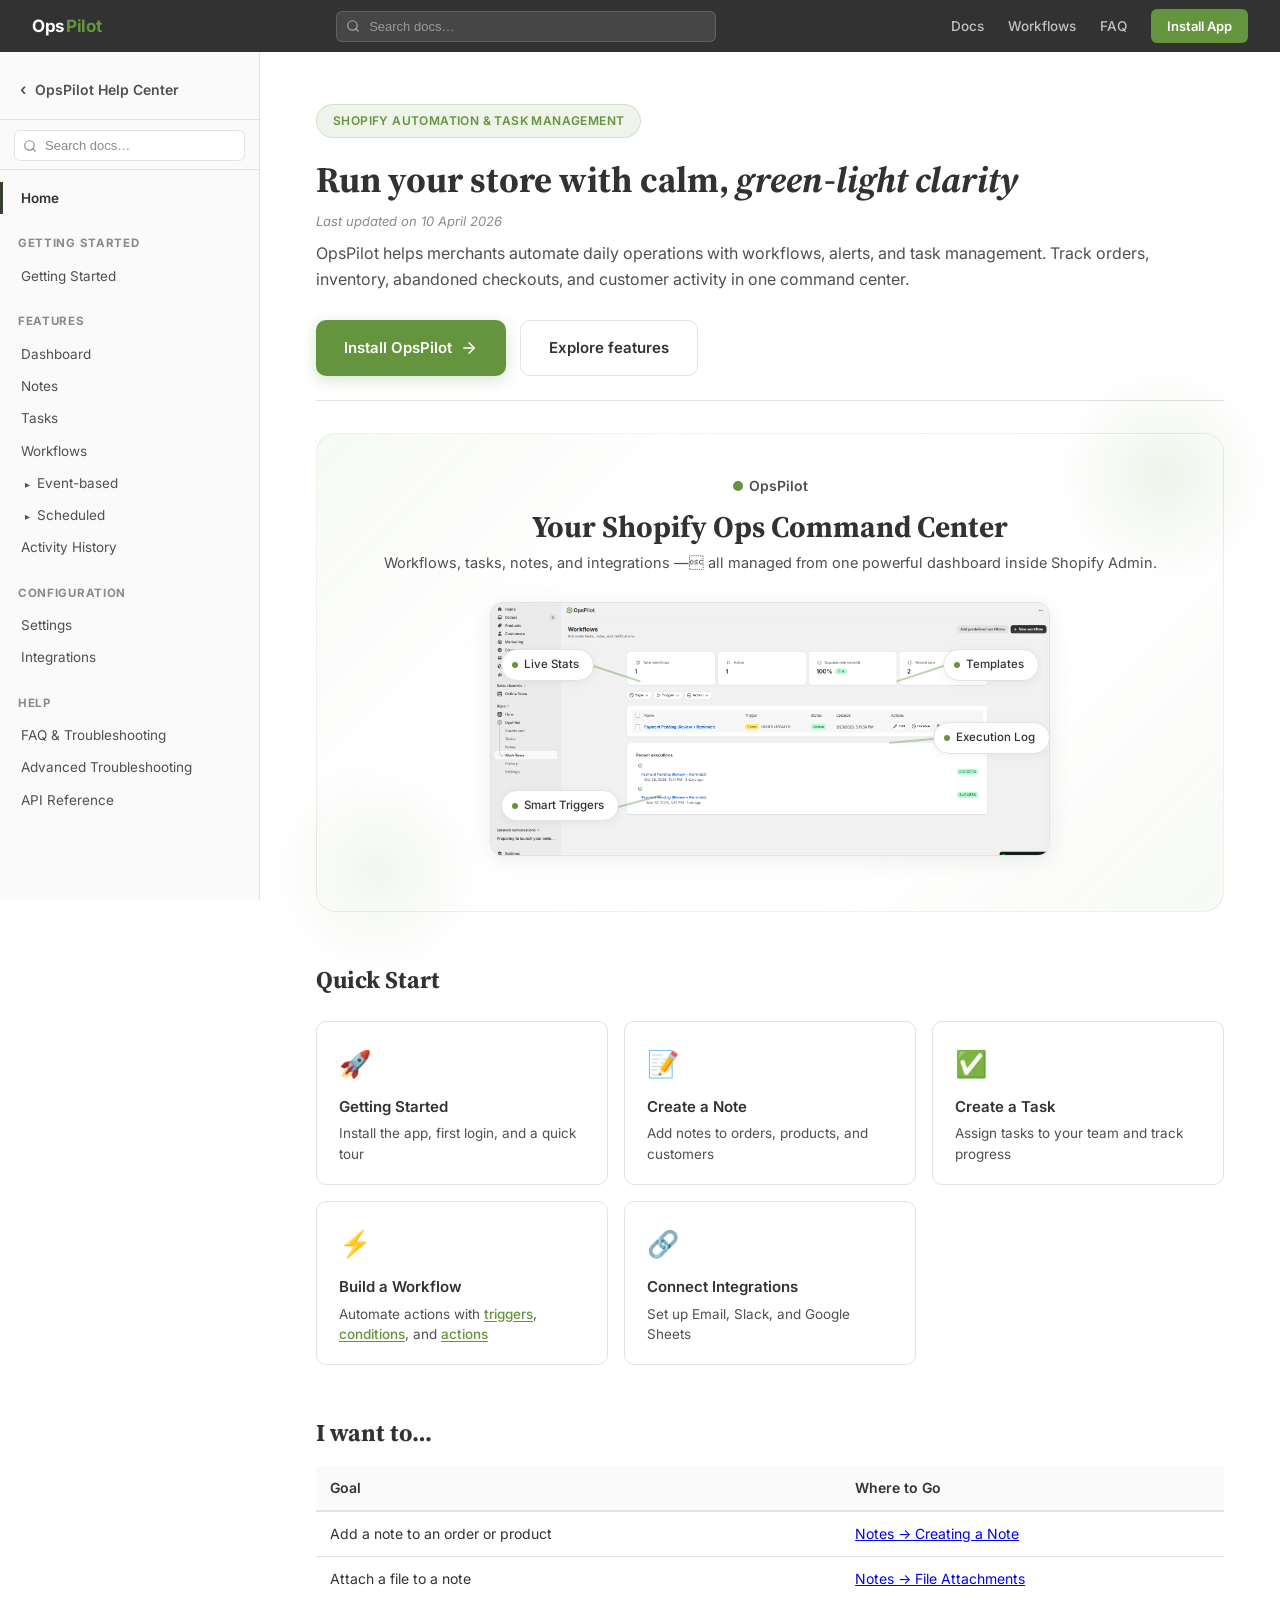
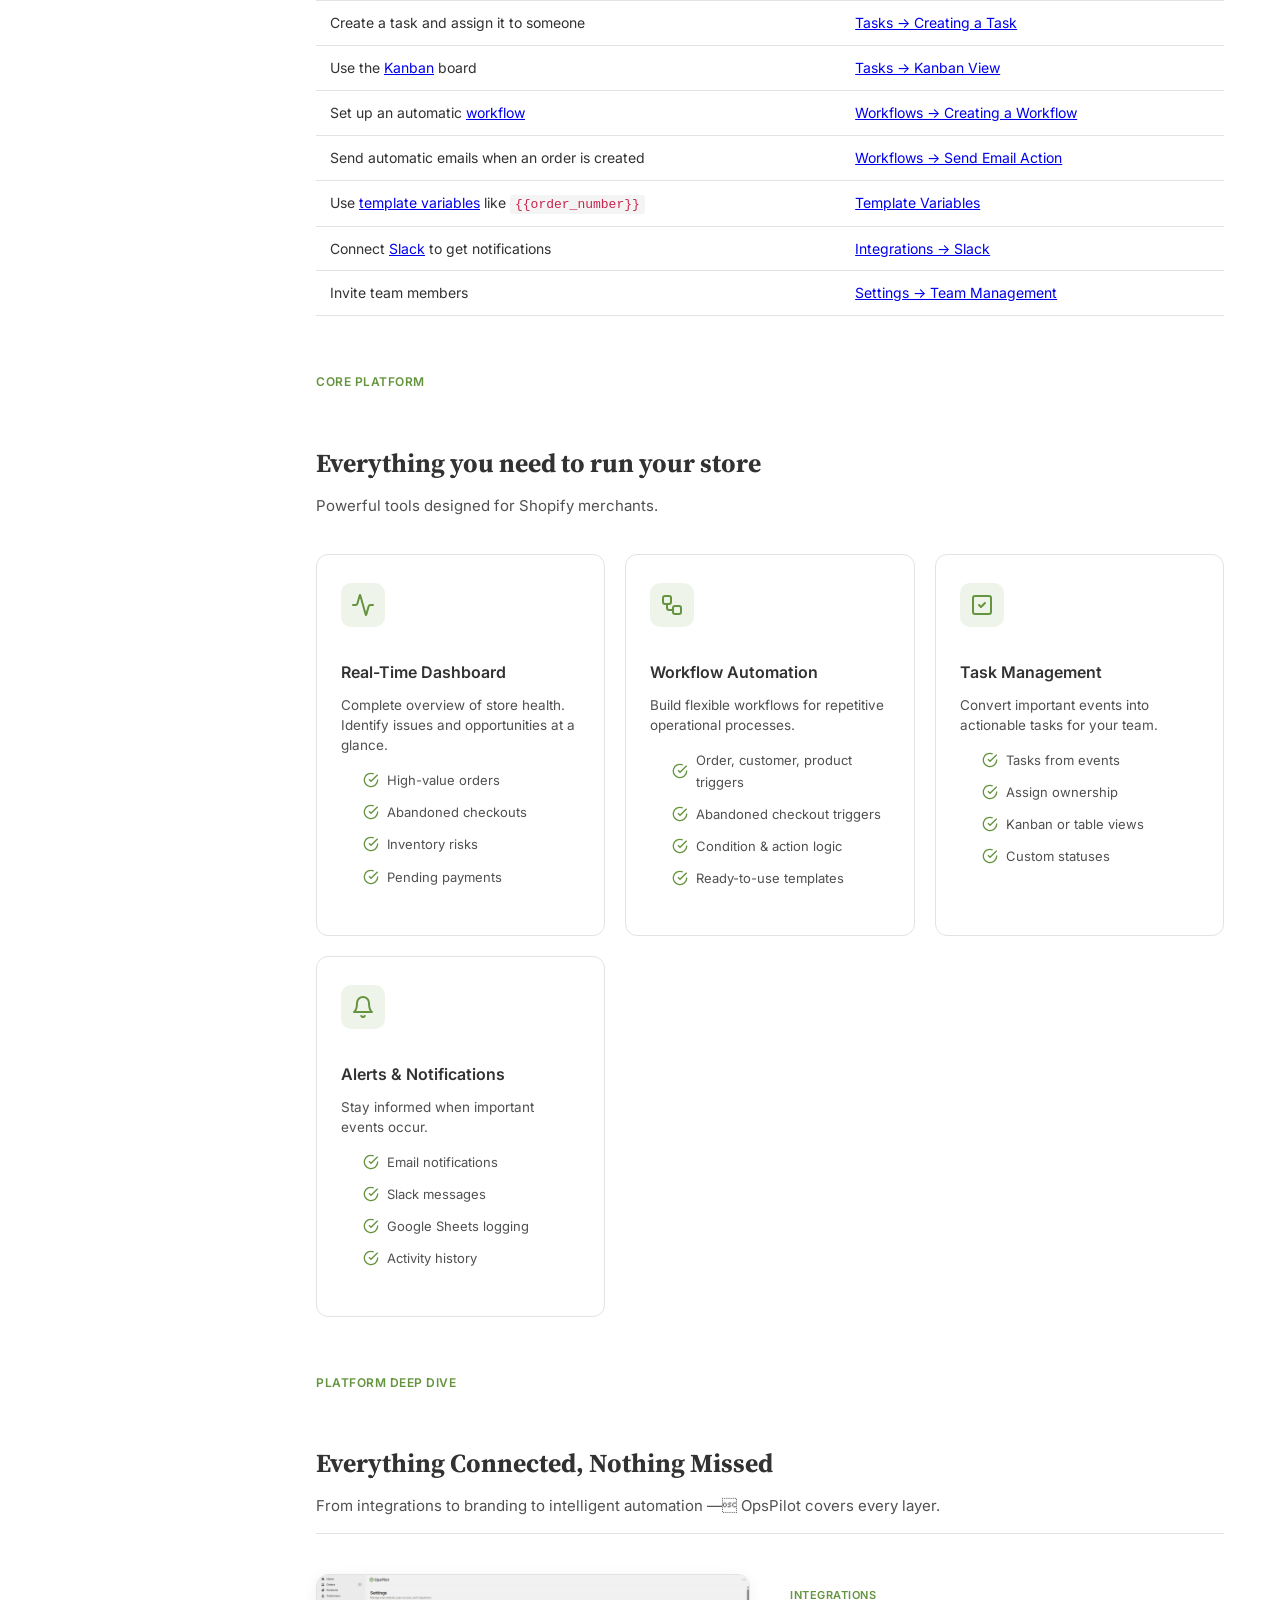
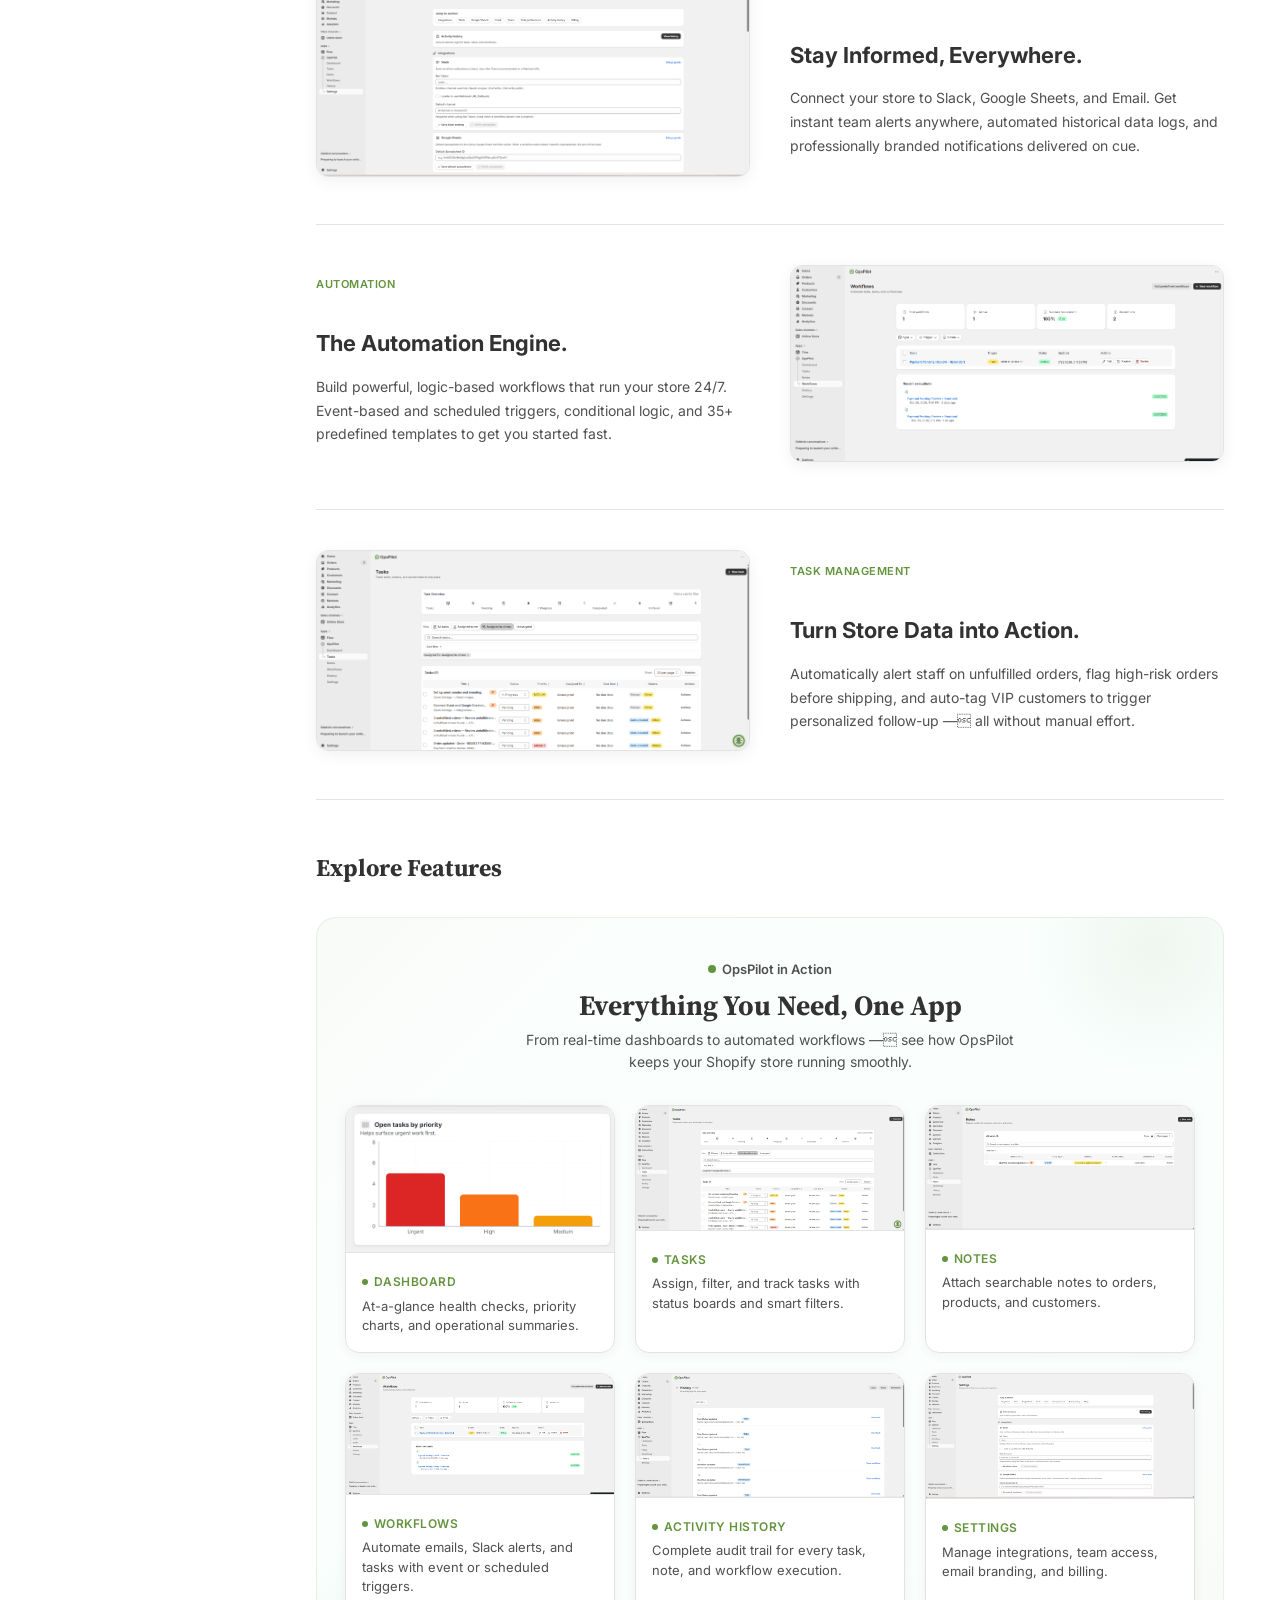
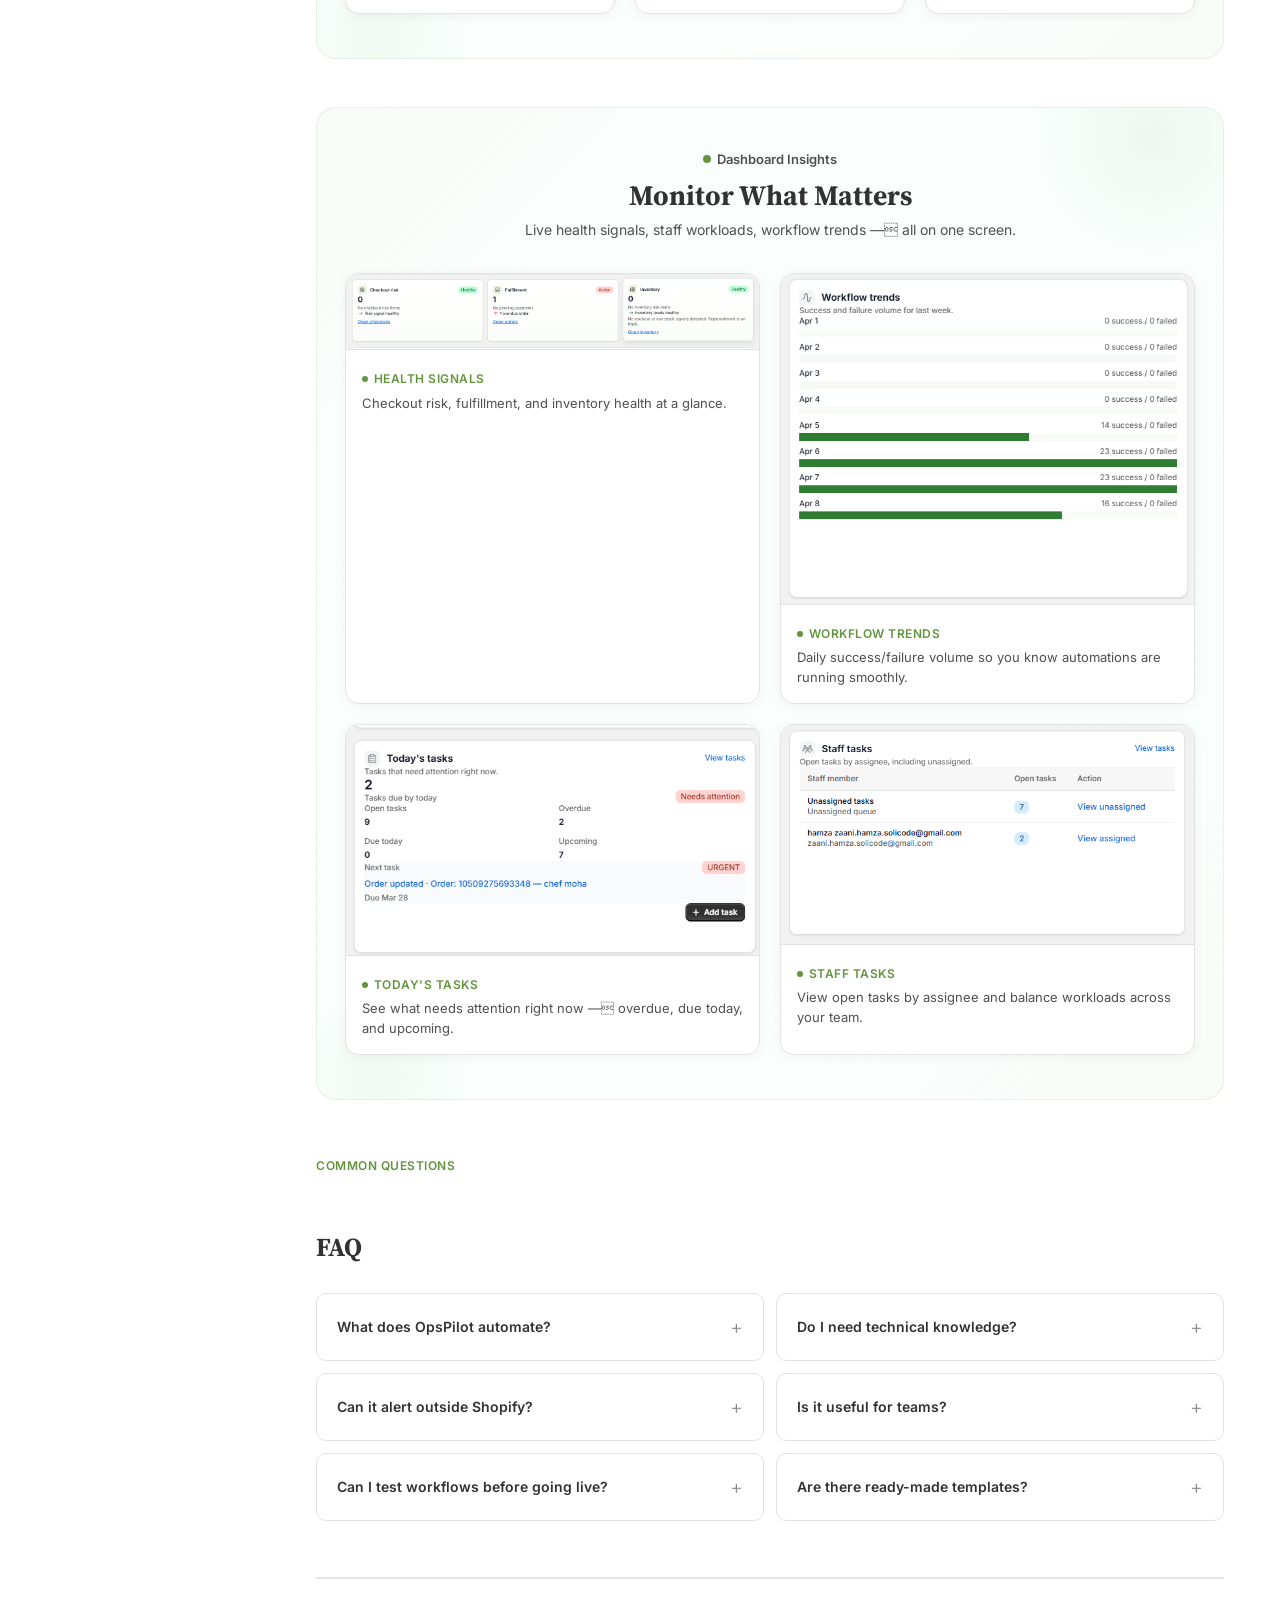
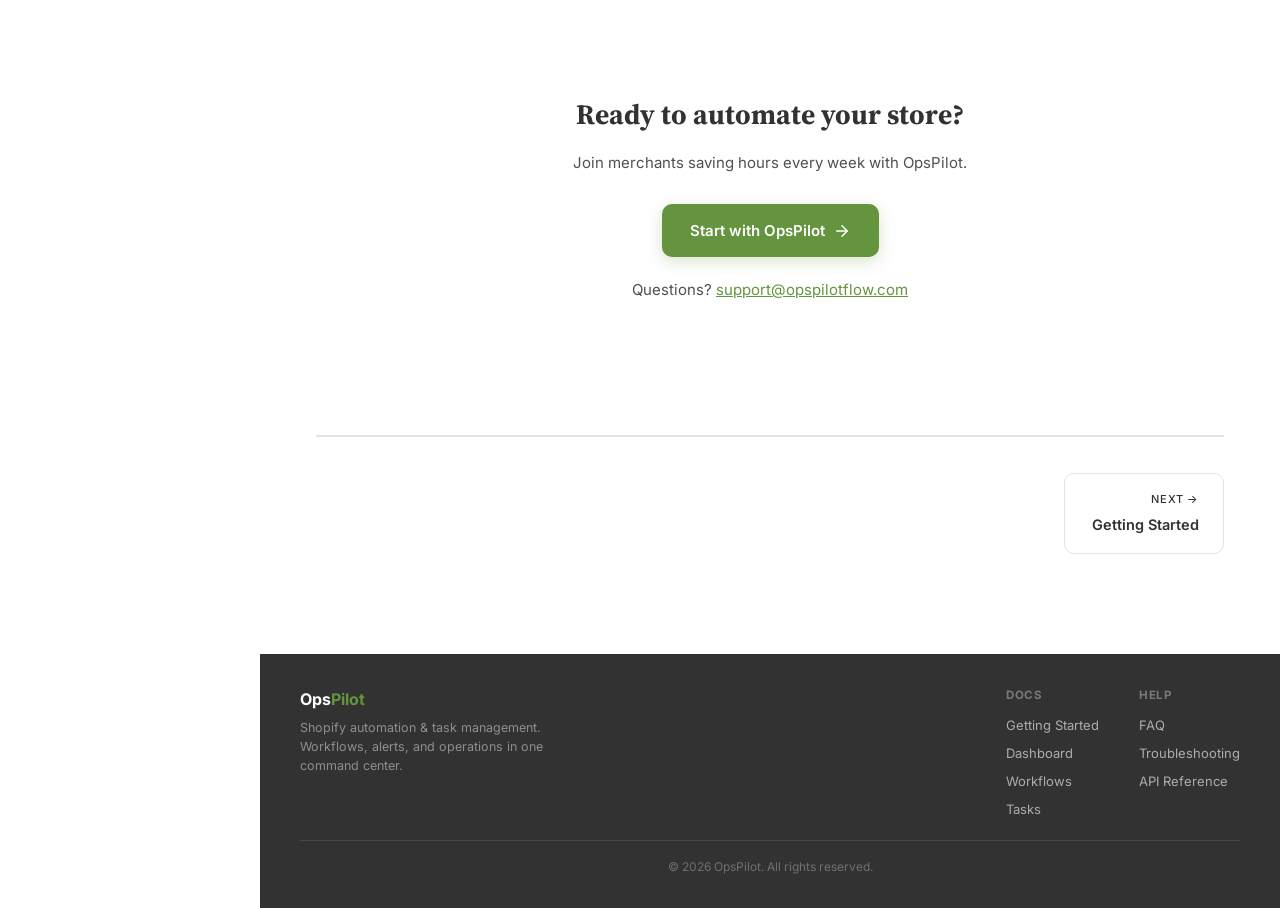
==== index.html @ 31bfd370 "Initial docs site" ====
<!DOCTYPE html>
<html lang="en">
<head>
  <meta charset="UTF-8" />
  <meta name="viewport" content="width=device-width, initial-scale=1.0" />
  <title>OpsPilot — Help Center</title>
  <link rel="stylesheet" href="styles.css" />
</head>
<body>

<header class="site-header">
  <a class="site-header-logo" href="index.html"><span class="logo-ops">Ops</span><span class="logo-pilot">Pilot</span></a>
  <div class="header-search">
    <input type="text" id="header-doc-search" placeholder="Search docs…" autocomplete="off" />
    <div id="header-search-results" class="header-search-results" style="display:none;"></div>
  </div>
  <nav class="site-header-nav">
    <a href="getting-started.html">Docs</a>
    <a href="workflows.html">Workflows</a>
    <a href="faq.html">FAQ</a>
    <a href="https://apps.shopify.com/" class="header-btn">Install App</a>
  </nav>
</header>

<div class="sidebar-overlay" id="overlay" onclick="toggleSidebar()"></div>

<aside class="sidebar" id="sidebar">
  <div class="sidebar-header">
    <a class="logo" href="index.html"><span class="back-arrow">&lsaquo;</span> OpsPilot Help Center</a>
  </div>
  <div class="sidebar-search">
    <input type="text" id="doc-search" placeholder="Search docs…" autocomplete="off" />
    <div id="search-results" class="search-results" style="display:none;"></div>
  </div>
  <nav>
    <a href="index.html" class="active">Home</a>
    <div class="section-label">Getting Started</div>
    <a href="getting-started.html">Getting Started</a>
    <div class="section-label">Features</div>
    <a href="dashboard.html">Dashboard</a>
    <a href="notes.html">Notes</a>
    <a href="tasks.html">Tasks</a>
    <div class="nav-tree">
      <a href="workflows.html">Workflows</a>
      <div class="tree-branch">
        <div class="tree-node">
          <a href="workflows.html#event-based-triggers" class="tree-toggle" onclick="toggleTree(this)">
            <span class="tree-arrow">&#9656;</span> Event-based
          </a>
          <div class="tree-children">
            <a href="workflows.html#event-based-triggers">Triggers</a>
            <a href="workflows.html#conditions">Conditions</a>
            <a href="workflows.html#actions">Actions</a>
            <a href="template-variables.html">Template Variables</a>
            <a href="workflows.html#delayed-actions">Delayed Actions</a>
            <a href="workflows.html#deduplication">Deduplication</a>
          </div>
        </div>
        <div class="tree-node">
          <a href="workflows.html#scheduled-workflows" class="tree-toggle" onclick="toggleTree(this)">
            <span class="tree-arrow">&#9656;</span> Scheduled
          </a>
          <div class="tree-children">
            <a href="workflows.html#scheduled-trigger">Scheduled Trigger</a>
            <a href="workflows.html#scheduled-workflows">Scheduled Workflows</a>
          </div>
        </div>
      </div>
    </div>
    <a href="activity.html">Activity History</a>
    <div class="section-label">Configuration</div>
    <a href="settings.html">Settings</a>
    <a href="integrations.html">Integrations</a>
    <div class="section-label">Help</div>
    <a href="faq.html">FAQ &amp; Troubleshooting</a>
    <a href="troubleshooting.html">Advanced Troubleshooting</a>
    <a href="api-reference.html">API Reference</a>
  </nav>
</aside>

<div class="main">
  <button class="hamburger" onclick="toggleSidebar()">&#9776;</button>
  <div class="content">

    <div class="section-hero">
      <div class="hero-badge">Shopify Automation &amp; Task Management</div>
      <h1>Run your store with calm, <em>green-light clarity</em></h1>
      <div class="last-updated">Last updated on 10 April 2026</div>
      <p>OpsPilot helps merchants automate daily operations with workflows, alerts, and task management. Track orders, inventory, abandoned checkouts, and customer activity in one command center.</p>
      <div class="hero-actions">
        <a class="btn-hero btn-hero-primary" href="https://apps.shopify.com/">Install OpsPilot <svg width="18" height="18" viewBox="0 0 24 24" fill="none" stroke="currentColor" stroke-width="2" stroke-linecap="round" stroke-linejoin="round"><path d="M5 12h14"/><path d="m12 5 7 7-7 7"/></svg></a>
        <a class="btn-hero btn-hero-secondary" href="#explore-features">Explore features</a>
      </div>
    </div>

    <!-- ── HERO SHOWCASE ── -->
    <div class="feature-showcase">
      <div class="blob-tr"></div>
      <div class="blob-bl"></div>
      <div class="showcase-logo">
        <span class="showcase-logo-dot"></span> OpsPilot
      </div>
      <div class="showcase-title">Your Shopify Ops Command Center</div>
      <div class="showcase-subtitle">Workflows, tasks, notes, and integrations — all managed from one powerful dashboard inside Shopify Admin.</div>
      <div class="showcase-body">
        <img class="showcase-image" src="images/workflows_list_.png" alt="OpsPilot Workflows overview showing stats, workflow list, and recent executions" />
        <span class="showcase-annotation ann-left ann-pos-tl" style="--ann-w:50px;--ann-rot:18deg" data-tip="Track total, active, and success rates at a glance">
          <span class="ann-icon"></span> Live Stats
        </span>
        <span class="showcase-annotation ann-left ann-pos-bl" style="--ann-w:45px;--ann-rot:-15deg" data-tip="Event-based and scheduled automation triggers">
          <span class="ann-icon"></span> Smart Triggers
        </span>
        <span class="showcase-annotation ann-right ann-pos-tr" style="--ann-w:50px;--ann-rot:-18deg" data-tip="Use predefined templates or create custom workflows">
          <span class="ann-icon"></span> Templates
        </span>
        <span class="showcase-annotation ann-right ann-pos-mr" style="--ann-w:45px;--ann-rot:-5deg" data-tip="Full execution history with success/failure status">
          <span class="ann-icon"></span> Execution Log
        </span>
      </div>
    </div>


    <h2 id="quick-start">Quick Start</h2>
    <div class="quick-links">
      <a class="quick-link" href="getting-started.html">
        <div class="ql-icon">🚀</div>
        <div class="ql-title">Getting Started</div>
        <div class="ql-desc">Install the app, first login, and a quick tour</div>
      </a>
      <a class="quick-link" href="notes.html">
        <div class="ql-icon">📝</div>
        <div class="ql-title">Create a Note</div>
        <div class="ql-desc">Add notes to orders, products, and customers</div>
      </a>
      <a class="quick-link" href="tasks.html">
        <div class="ql-icon">✅</div>
        <div class="ql-title">Create a Task</div>
        <div class="ql-desc">Assign tasks to your team and track progress</div>
      </a>
      <div class="quick-link">
        <div class="ql-icon">⚡</div>
        <div class="ql-title"><a href="workflows.html" style="text-decoration:none;color:inherit">Build a Workflow</a></div>
        <div class="ql-desc">Automate actions with <a href="workflows.html#triggers">triggers</a>, <a href="workflows.html#conditions">conditions</a>, and <a href="workflows.html#actions">actions</a></div>
      </div>
      <a class="quick-link" href="integrations.html">
        <div class="ql-icon">🔗</div>
        <div class="ql-title">Connect Integrations</div>
        <div class="ql-desc">Set up Email, Slack, and Google Sheets</div>
      </a>
    </div>

    <h2 id="i-want-to">I want to…</h2>
    <table>
      <thead><tr><th>Goal</th><th>Where to Go</th></tr></thead>
      <tbody>
        <tr><td>Add a note to an order or product</td><td><a href="notes.html#creating-a-note">Notes → Creating a Note</a></td></tr>
        <tr><td>Attach a file to a note</td><td><a href="notes.html#attaching-files">Notes → File Attachments</a></td></tr>
        <tr><td>Create a task and assign it to someone</td><td><a href="tasks.html#creating-a-task">Tasks → Creating a Task</a></td></tr>
        <tr><td>Use the <a href="tasks.html#kanban-board-view">Kanban</a> board</td><td><a href="tasks.html#kanban-board-view">Tasks → Kanban View</a></td></tr>
        <tr><td>Set up an automatic <a href="workflows.html#creating-a-workflow">workflow</a></td><td><a href="workflows.html#creating-a-workflow">Workflows → Creating a Workflow</a></td></tr>
        <tr><td>Send automatic emails when an order is created</td><td><a href="workflows.html#send-email">Workflows → Send Email Action</a></td></tr>
        <tr><td>Use <a href="template-variables.html">template variables</a> like <code>{{order_number}}</code></td><td><a href="template-variables.html">Template Variables</a></td></tr>
        <tr><td>Connect <a href="integrations.html#slack-integration">Slack</a> to get notifications</td><td><a href="integrations.html#slack-integration">Integrations → Slack</a></td></tr>
        <tr><td>Invite team members</td><td><a href="settings.html#team-management">Settings → Team Management</a></td></tr>
      </tbody>
    </table>

    <!-- ── CORE PLATFORM FEATURES ── -->
    <div class="lp-section-header" style="margin-top:56px;">
      <p class="lp-eyebrow">Core Platform</p>
      <h2 class="lp-section-title" id="core-features">Everything you need to run your store</h2>
      <p class="lp-section-sub">Powerful tools designed for Shopify merchants.</p>
    </div>
    <div class="lp-features">
      <article class="lp-card">
        <div class="lp-card-icon"><svg width="24" height="24" viewBox="0 0 24 24" fill="none" stroke="currentColor" stroke-width="2" stroke-linecap="round" stroke-linejoin="round"><path d="M22 12h-2.48a2 2 0 0 0-1.93 1.46l-2.35 8.36a.25.25 0 0 1-.48 0L9.24 2.18a.25.25 0 0 0-.48 0l-2.35 8.36A2 2 0 0 1 4.49 12H2"/></svg></div>
        <h3>Real-Time Dashboard</h3>
        <p>Complete overview of store health. Identify issues and opportunities at a glance.</p>
        <ul class="lp-card-list">
          <li><svg viewBox="0 0 24 24" fill="none" stroke="currentColor" stroke-width="2"><path d="M22 11.08V12a10 10 0 1 1-5.93-9.14"/><path d="m9 11 3 3L22 4"/></svg> High-value orders</li>
          <li><svg viewBox="0 0 24 24" fill="none" stroke="currentColor" stroke-width="2"><path d="M22 11.08V12a10 10 0 1 1-5.93-9.14"/><path d="m9 11 3 3L22 4"/></svg> Abandoned checkouts</li>
          <li><svg viewBox="0 0 24 24" fill="none" stroke="currentColor" stroke-width="2"><path d="M22 11.08V12a10 10 0 1 1-5.93-9.14"/><path d="m9 11 3 3L22 4"/></svg> Inventory risks</li>
          <li><svg viewBox="0 0 24 24" fill="none" stroke="currentColor" stroke-width="2"><path d="M22 11.08V12a10 10 0 1 1-5.93-9.14"/><path d="m9 11 3 3L22 4"/></svg> Pending payments</li>
        </ul>
      </article>
      <article class="lp-card">
        <div class="lp-card-icon"><svg width="24" height="24" viewBox="0 0 24 24" fill="none" stroke="currentColor" stroke-width="2" stroke-linecap="round" stroke-linejoin="round"><rect x="3" y="3" width="8" height="8" rx="2"/><rect x="13" y="13" width="8" height="8" rx="2"/><path d="M7 11v4a2 2 0 0 0 2 2h4"/></svg></div>
        <h3>Workflow Automation</h3>
        <p>Build flexible workflows for repetitive operational processes.</p>
        <ul class="lp-card-list">
          <li><svg viewBox="0 0 24 24" fill="none" stroke="currentColor" stroke-width="2"><path d="M22 11.08V12a10 10 0 1 1-5.93-9.14"/><path d="m9 11 3 3L22 4"/></svg> Order, customer, product triggers</li>
          <li><svg viewBox="0 0 24 24" fill="none" stroke="currentColor" stroke-width="2"><path d="M22 11.08V12a10 10 0 1 1-5.93-9.14"/><path d="m9 11 3 3L22 4"/></svg> Abandoned checkout triggers</li>
          <li><svg viewBox="0 0 24 24" fill="none" stroke="currentColor" stroke-width="2"><path d="M22 11.08V12a10 10 0 1 1-5.93-9.14"/><path d="m9 11 3 3L22 4"/></svg> Condition &amp; action logic</li>
          <li><svg viewBox="0 0 24 24" fill="none" stroke="currentColor" stroke-width="2"><path d="M22 11.08V12a10 10 0 1 1-5.93-9.14"/><path d="m9 11 3 3L22 4"/></svg> Ready-to-use templates</li>
        </ul>
      </article>
      <article class="lp-card">
        <div class="lp-card-icon"><svg width="24" height="24" viewBox="0 0 24 24" fill="none" stroke="currentColor" stroke-width="2" stroke-linecap="round" stroke-linejoin="round"><rect x="3" y="3" width="18" height="18" rx="2"/><path d="m9 12 2 2 4-4"/></svg></div>
        <h3>Task Management</h3>
        <p>Convert important events into actionable tasks for your team.</p>
        <ul class="lp-card-list">
          <li><svg viewBox="0 0 24 24" fill="none" stroke="currentColor" stroke-width="2"><path d="M22 11.08V12a10 10 0 1 1-5.93-9.14"/><path d="m9 11 3 3L22 4"/></svg> Tasks from events</li>
          <li><svg viewBox="0 0 24 24" fill="none" stroke="currentColor" stroke-width="2"><path d="M22 11.08V12a10 10 0 1 1-5.93-9.14"/><path d="m9 11 3 3L22 4"/></svg> Assign ownership</li>
          <li><svg viewBox="0 0 24 24" fill="none" stroke="currentColor" stroke-width="2"><path d="M22 11.08V12a10 10 0 1 1-5.93-9.14"/><path d="m9 11 3 3L22 4"/></svg> Kanban or table views</li>
          <li><svg viewBox="0 0 24 24" fill="none" stroke="currentColor" stroke-width="2"><path d="M22 11.08V12a10 10 0 1 1-5.93-9.14"/><path d="m9 11 3 3L22 4"/></svg> Custom statuses</li>
        </ul>
      </article>
      <article class="lp-card">
        <div class="lp-card-icon"><svg width="24" height="24" viewBox="0 0 24 24" fill="none" stroke="currentColor" stroke-width="2" stroke-linecap="round" stroke-linejoin="round"><path d="M6 8a6 6 0 0 1 12 0c0 7 3 9 3 9H3s3-2 3-9"/><path d="M10.3 21a1.94 1.94 0 0 0 3.4 0"/></svg></div>
        <h3>Alerts &amp; Notifications</h3>
        <p>Stay informed when important events occur.</p>
        <ul class="lp-card-list">
          <li><svg viewBox="0 0 24 24" fill="none" stroke="currentColor" stroke-width="2"><path d="M22 11.08V12a10 10 0 1 1-5.93-9.14"/><path d="m9 11 3 3L22 4"/></svg> Email notifications</li>
          <li><svg viewBox="0 0 24 24" fill="none" stroke="currentColor" stroke-width="2"><path d="M22 11.08V12a10 10 0 1 1-5.93-9.14"/><path d="m9 11 3 3L22 4"/></svg> Slack messages</li>
          <li><svg viewBox="0 0 24 24" fill="none" stroke="currentColor" stroke-width="2"><path d="M22 11.08V12a10 10 0 1 1-5.93-9.14"/><path d="m9 11 3 3L22 4"/></svg> Google Sheets logging</li>
          <li><svg viewBox="0 0 24 24" fill="none" stroke="currentColor" stroke-width="2"><path d="M22 11.08V12a10 10 0 1 1-5.93-9.14"/><path d="m9 11 3 3L22 4"/></svg> Activity history</li>
        </ul>
      </article>
    </div>

    <!-- ── SPOTLIGHT — Alternating rows ── -->
    <div class="lp-spotlight">
      <div class="lp-section-header">
        <p class="lp-eyebrow">Platform Deep Dive</p>
        <h2 class="lp-section-title">Everything Connected, Nothing Missed</h2>
        <p class="lp-section-sub">From integrations to branding to intelligent automation — OpsPilot covers every layer.</p>
      </div>
      <div class="lp-spotlight-row">
        <div class="lp-spotlight-img"><img src="images/settings/Screenshot%202026-04-08%20175929.png" alt="Stay Informed Everywhere — Slack, Email, Google Sheets" loading="lazy" /></div>
        <div class="lp-spotlight-text">
          <p class="lp-eyebrow">Integrations</p>
          <h3>Stay Informed, Everywhere.</h3>
          <p>Connect your store to Slack, Google Sheets, and Email. Get instant team alerts anywhere, automated historical data logs, and professionally branded notifications delivered on cue.</p>
        </div>
      </div>
      <div class="lp-spotlight-row reverse">
        <div class="lp-spotlight-img"><img src="images/workflows_list_.png" alt="The Automation Engine — Workflows" loading="lazy" /></div>
        <div class="lp-spotlight-text">
          <p class="lp-eyebrow">Automation</p>
          <h3>The Automation Engine.</h3>
          <p>Build powerful, logic-based workflows that run your store 24/7. Event-based and scheduled triggers, conditional logic, and 35+ predefined templates to get you started fast.</p>
        </div>
      </div>
      <div class="lp-spotlight-row">
        <div class="lp-spotlight-img"><img src="images/tasks/Screenshot%202026-04-09%20142352.png" alt="Turn Alerts into Action — Kanban tasks" loading="lazy" /></div>
        <div class="lp-spotlight-text">
          <p class="lp-eyebrow">Task Management</p>
          <h3>Turn Store Data into Action.</h3>
          <p>Automatically alert staff on unfulfilled orders, flag high-risk orders before shipping, and auto-tag VIP customers to trigger personalized follow-up — all without manual effort.</p>
        </div>
      </div>
    </div>

    <!-- ── FEATURE HIGHLIGHTS ── -->
    <h2 id="explore-features">Explore Features</h2>
    <div class="pro-showcase">
      <div class="pro-showcase-header">
        <div class="pro-showcase-logo">OpsPilot in Action</div>
        <div class="pro-showcase-title">Everything You Need, One App</div>
        <div class="pro-showcase-subtitle">From real-time dashboards to automated workflows — see how OpsPilot keeps your Shopify store running smoothly.</div>
      </div>

      <div class="pro-showcase-grid cols-3">
        <a href="dashboard.html" class="pro-card" style="text-decoration:none;color:inherit">
          <img class="pro-card-img" src="images/dashboard/Screenshot%202026-04-08%20183943.png" alt="Dashboard — Open tasks by priority chart" />
          <div class="pro-card-body">
            <div class="pro-card-label">Dashboard</div>
            <p class="pro-card-desc">At-a-glance health checks, priority charts, and operational summaries.</p>
          </div>
        </a>

        <a href="tasks.html" class="pro-card" style="text-decoration:none;color:inherit">
          <img class="pro-card-img" src="images/tasks/Screenshot%202026-04-09%20142352.png" alt="Tasks — overview with filters and status tracking" />
          <div class="pro-card-body">
            <div class="pro-card-label">Tasks</div>
            <p class="pro-card-desc">Assign, filter, and track tasks with status boards and smart filters.</p>
          </div>
        </a>

        <a href="notes.html" class="pro-card" style="text-decoration:none;color:inherit">
          <img class="pro-card-img" src="images/note/Screenshot%202026-04-09%20143148.png" alt="Notes — searchable notes linked to orders and products" />
          <div class="pro-card-body">
            <div class="pro-card-label">Notes</div>
            <p class="pro-card-desc">Attach searchable notes to orders, products, and customers.</p>
          </div>
        </a>

        <a href="workflows.html" class="pro-card" style="text-decoration:none;color:inherit">
          <img class="pro-card-img" src="images/workflows_list_.png" alt="Workflows — automation list with triggers and execution log" />
          <div class="pro-card-body">
            <div class="pro-card-label">Workflows</div>
            <p class="pro-card-desc">Automate emails, Slack alerts, and tasks with event or scheduled triggers.</p>
          </div>
        </a>

        <a href="activity.html" class="pro-card" style="text-decoration:none;color:inherit">
          <img class="pro-card-img" src="images/history/Screenshot%202026-04-09%20143316.png" alt="Activity History — full log of all task, note, and workflow changes" />
          <div class="pro-card-body">
            <div class="pro-card-label">Activity History</div>
            <p class="pro-card-desc">Complete audit trail for every task, note, and workflow execution.</p>
          </div>
        </a>

        <a href="settings.html" class="pro-card" style="text-decoration:none;color:inherit">
          <img class="pro-card-img" src="images/settings/Screenshot%202026-04-08%20175929.png" alt="Settings — integrations, team management, and billing" />
          <div class="pro-card-body">
            <div class="pro-card-label">Settings</div>
            <p class="pro-card-desc">Manage integrations, team access, email branding, and billing.</p>
          </div>
        </a>
      </div>
    </div>

    <!-- ── DASHBOARD DEEP DIVE ── -->
    <div class="pro-showcase" style="margin-top:12px">
      <div class="pro-showcase-header">
        <div class="pro-showcase-logo">Dashboard Insights</div>
        <div class="pro-showcase-title">Monitor What Matters</div>
        <div class="pro-showcase-subtitle">Live health signals, staff workloads, workflow trends — all on one screen.</div>
      </div>

      <div class="pro-showcase-grid cols-2">
        <div class="pro-card">
          <img class="pro-card-img" src="images/dashboard/Screenshot%202026-04-08%20183754.png" alt="Health cards — checkout risk, fulfillment, and inventory status" />
          <div class="pro-card-body">
            <div class="pro-card-label">Health Signals</div>
            <p class="pro-card-desc">Checkout risk, fulfillment, and inventory health at a glance.</p>
          </div>
        </div>

        <div class="pro-card">
          <img class="pro-card-img" src="images/dashboard/Screenshot%202026-04-08%20184024.png" alt="Workflow trends — daily success and failure chart" />
          <div class="pro-card-body">
            <div class="pro-card-label">Workflow Trends</div>
            <p class="pro-card-desc">Daily success/failure volume so you know automations are running smoothly.</p>
          </div>
        </div>

        <div class="pro-card">
          <img class="pro-card-img" src="images/dashboard/Screenshot%202026-04-08%20183912.png" alt="Today's tasks panel with due dates and urgency" />
          <div class="pro-card-body">
            <div class="pro-card-label">Today's Tasks</div>
            <p class="pro-card-desc">See what needs attention right now — overdue, due today, and upcoming.</p>
          </div>
        </div>

        <div class="pro-card">
          <img class="pro-card-img" src="images/dashboard/Screenshot%202026-04-08%20184004.png" alt="Staff tasks — workload split by team member" />
          <div class="pro-card-body">
            <div class="pro-card-label">Staff Tasks</div>
            <p class="pro-card-desc">View open tasks by assignee and balance workloads across your team.</p>
          </div>
        </div>
      </div>
    </div>

    <!-- ── FAQ ── -->
    <div class="lp-faq">
      <div class="lp-section-header">
        <p class="lp-eyebrow">Common Questions</p>
        <h2 class="lp-section-title">FAQ</h2>
      </div>
      <div class="lp-faq-grid">
        <details class="lp-faq-item">
          <summary class="lp-faq-q"><span>What does OpsPilot automate?</span><span class="lp-faq-marker">+</span></summary>
          <p class="lp-faq-a">Operational follow-up across orders, customers, products, inventory, checkouts, and scheduled workflows.</p>
        </details>
        <details class="lp-faq-item">
          <summary class="lp-faq-q"><span>Do I need technical knowledge?</span><span class="lp-faq-marker">+</span></summary>
          <p class="lp-faq-a">No. Use templates or the visual builder — no code needed.</p>
        </details>
        <details class="lp-faq-item">
          <summary class="lp-faq-q"><span>Can it alert outside Shopify?</span><span class="lp-faq-marker">+</span></summary>
          <p class="lp-faq-a">Yes. Slack, email, and Google Sheets integrations are built in.</p>
        </details>
        <details class="lp-faq-item">
          <summary class="lp-faq-q"><span>Is it useful for teams?</span><span class="lp-faq-marker">+</span></summary>
          <p class="lp-faq-a">Yes — task assignments, notes, activity history, and shared workflows keep everyone aligned.</p>
        </details>
        <details class="lp-faq-item">
          <summary class="lp-faq-q"><span>Can I test workflows before going live?</span><span class="lp-faq-marker">+</span></summary>
          <p class="lp-faq-a">Yes. Run manually or test with the latest order payload to verify everything works.</p>
        </details>
        <details class="lp-faq-item">
          <summary class="lp-faq-q"><span>Are there ready-made templates?</span><span class="lp-faq-marker">+</span></summary>
          <p class="lp-faq-a">Yes. Built-in templates for common use cases that you can customize anytime.</p>
        </details>
      </div>
    </div>

    <!-- ── CTA ── -->
    <div class="lp-cta">
      <h2>Ready to automate your store?</h2>
      <p>Join merchants saving hours every week with OpsPilot.</p>
      <a class="btn-hero btn-hero-primary" href="https://apps.shopify.com/">Start with OpsPilot <svg width="18" height="18" viewBox="0 0 24 24" fill="none" stroke="currentColor" stroke-width="2" stroke-linecap="round" stroke-linejoin="round"><path d="M5 12h14"/><path d="m12 5 7 7-7 7"/></svg></a>
      <p class="lp-support-text">Questions? <a href="mailto:support@opspilotflow.com">support@opspilotflow.com</a></p>
    </div>

    <div class="page-nav">
      <span class="page-nav-btn page-nav-prev disabled"></span>
      <a class="page-nav-btn page-nav-next" href="getting-started.html"><span class="nav-label">Next &#8594;</span>Getting Started </a>
    </div>

  </div>
</div>

<footer class="site-footer">
  <div class="site-footer-inner">
    <div class="site-footer-brand">
      <a class="footer-logo" href="index.html"><span>Ops</span><span class="logo-pilot">Pilot</span></a>
      <p>Shopify automation &amp; task management. Workflows, alerts, and operations in one command center.</p>
    </div>
    <div class="site-footer-links">
      <div>
        <span class="footer-heading">Docs</span>
        <a href="getting-started.html">Getting Started</a>
        <a href="dashboard.html">Dashboard</a>
        <a href="workflows.html">Workflows</a>
        <a href="tasks.html">Tasks</a>
      </div>
      <div>
        <span class="footer-heading">Help</span>
        <a href="faq.html">FAQ</a>
        <a href="troubleshooting.html">Troubleshooting</a>
        <a href="api-reference.html">API Reference</a>
      </div>
    </div>
  </div>
  <div class="site-footer-bottom">&copy; 2026 OpsPilot. All rights reserved.</div>
</footer>

<script src="nav.js"></script>
<!-- Crisp Live Chat -->
<script type="text/javascript">
  window.$crisp=[];window.CRISP_WEBSITE_ID="6f9ec4d1-3401-45af-af1c-9f0f0315773c";
  (function(){var d=document;var s=d.createElement("script");s.src="https://client.crisp.chat/l.js";s.async=1;d.getElementsByTagName("head")[0].appendChild(s);})();
</script>
</body>
</html>
---- styles.css ----
@import url('https://fonts.googleapis.com/css2?family=Source+Serif+4:opsz,wght@8..60,400;8..60,600;8..60,700&family=Inter:wght@400;500;600;700&display=swap');

html { scroll-behavior: smooth; }

/* Highlight targeted section with a brief flash */
:target {
  scroll-margin-top: 24px;
  animation: anchor-highlight 1.5s ease;
}
@keyframes anchor-highlight {
  0%   { background-color: #fef3c7; }
  100% { background-color: transparent; }
}

:root {
  --text: #323232;
  --text-secondary: #505050;
  --text-muted: #8a8a8a;
  --bg: #ffffff;
  --bg-sidebar: #fafafa;
  --border: #e3e3e3;
  --accent: #64943E;
  --accent-dark: #374030;
  --active-bar: #374030;
  --dark-bg: #323232;
  --light-bg: #F1F3F4;
}

* { box-sizing: border-box; margin: 0; padding: 0; }

body {
  font-family: 'Inter', -apple-system, BlinkMacSystemFont, 'Segoe UI', sans-serif;
  color: var(--text);
  background: var(--bg);
  line-height: 1.7;
  font-size: 15px;
  -webkit-font-smoothing: antialiased;
}

/* ── SITE HEADER ── */
.site-header {
  background: var(--dark-bg);
  color: #fff;
  padding: 0 32px;
  height: 52px;
  display: flex;
  align-items: center;
  justify-content: space-between;
  position: fixed;
  top: 0;
  left: 0;
  right: 0;
  z-index: 200;
}
.site-header-logo {
  font-size: 17px;
  font-weight: 700;
  color: #fff;
  text-decoration: none;
  display: flex;
  align-items: center;
  gap: 2px;
  letter-spacing: -0.02em;
}
.site-header-logo .logo-ops {
  color: #fff;
}
.site-header-logo .logo-pilot {
  color: var(--accent);
}
.site-header-nav {
  display: flex;
  align-items: center;
  gap: 24px;
}
.site-header-nav a {
  color: rgba(255,255,255,.7);
  text-decoration: none;
  font-size: 13.5px;
  font-weight: 500;
  transition: color .15s;
}
.site-header-nav a:hover {
  color: #fff;
}
.site-header-nav .header-btn {
  background: var(--accent);
  color: #fff;
  padding: 6px 16px;
  border-radius: 6px;
  font-weight: 600;
  font-size: 13px;
  transition: background .15s;
}
.site-header-nav .header-btn:hover {
  background: var(--accent-dark);
}

/* Header search bar */
.header-search {
  flex: 1;
  max-width: 380px;
  position: relative;
  margin: 0 24px;
}
.header-search input {
  width: 100%;
  padding: 7px 12px 7px 32px;
  font-size: 13px;
  border: 1px solid rgba(255,255,255,.15);
  border-radius: 6px;
  background: rgba(255,255,255,.1) url("data:image/svg+xml,%3Csvg xmlns='http://www.w3.org/2000/svg' width='14' height='14' viewBox='0 0 24 24' fill='none' stroke='%23aaa' stroke-width='2' stroke-linecap='round' stroke-linejoin='round'%3E%3Ccircle cx='11' cy='11' r='8'/%3E%3Cpath d='m21 21-4.35-4.35'/%3E%3C/svg%3E") 9px center no-repeat;
  color: #fff;
  outline: none;
  transition: border-color .15s, background .15s;
}
.header-search input::placeholder {
  color: rgba(255,255,255,.45);
}
.header-search input:focus {
  border-color: var(--accent);
  background-color: rgba(255,255,255,.15);
}
.header-search-results {
  position: absolute;
  top: calc(100% + 6px);
  left: 0;
  right: 0;
  background: #fff;
  border: 1px solid var(--border);
  border-radius: 8px;
  box-shadow: 0 8px 24px rgba(0,0,0,.15);
  z-index: 300;
  max-height: 400px;
  overflow-y: auto;
}
.header-search-results .search-result-item {
  display: block;
  padding: 10px 14px;
  text-decoration: none;
  color: var(--text);
  border-bottom: 1px solid var(--border);
  transition: background .1s;
}
.header-search-results .search-result-item:last-child { border-bottom: none; }
.header-search-results .search-result-item:hover { background: #f5f5f5; }
.header-search-results .sr-title {
  font-size: 13px;
  font-weight: 500;
  color: var(--text);
  margin-bottom: 2px;
}
.header-search-results .sr-desc {
  font-size: 11.5px;
  color: var(--text-muted);
  line-height: 1.4;
  white-space: nowrap;
  overflow: hidden;
  text-overflow: ellipsis;
}
.header-search-results .search-no-results {
  padding: 14px;
  font-size: 13px;
  color: var(--text-muted);
  text-align: center;
}

/* ── VARIABLE FILTER BAR (template-variables page only) ── */
.var-filter-bar {
  background: #fff;
  border: 1px solid var(--border);
  border-radius: 10px;
  padding: 16px 20px;
  margin-bottom: 28px;
  box-shadow: 0 2px 8px rgba(0,0,0,.04);
  position: sticky;
  top: 52px;
  z-index: 100;
}
.var-filter-bar input {
  width: 100%;
  padding: 10px 12px 10px 36px;
  font-size: 14px;
  border: 1px solid var(--border);
  border-radius: 8px;
  background: var(--light-bg);
  color: var(--text);
  outline: none;
  transition: border-color .15s, box-shadow .15s;
}
.var-filter-bar input:focus {
  border-color: var(--accent);
  box-shadow: 0 0 0 3px rgba(100,148,62,.15);
}
.var-filter-bar input::placeholder { color: var(--text-muted); }
.var-filter-input-wrap {
  position: relative;
}
.var-filter-icon {
  position: absolute;
  top: 50%;
  left: 12px;
  transform: translateY(-50%);
  color: var(--text-muted);
  pointer-events: none;
}
.var-filter-tags {
  display: flex;
  flex-wrap: wrap;
  gap: 6px;
  margin-top: 12px;
}
.var-tag {
  padding: 4px 12px;
  font-size: 12px;
  font-weight: 500;
  border: 1px solid var(--border);
  border-radius: 20px;
  background: #fff;
  color: var(--text-muted);
  cursor: pointer;
  transition: all .15s;
}
.var-tag:hover {
  border-color: var(--accent);
  color: var(--accent);
}
.var-tag.active {
  background: var(--accent);
  border-color: var(--accent);
  color: #fff;
}
.var-filter-count {
  margin-top: 8px;
  font-size: 12px;
  color: var(--text-muted);
}
/* Filter results panel */
.var-filter-results {
  display: none;
  margin-top: 12px;
  max-height: 420px;
  overflow-y: auto;
  border-top: 1px solid var(--border);
  padding-top: 10px;
}
.vfr-group { margin-bottom: 10px; }
.vfr-group-label {
  font-size: 11px;
  font-weight: 600;
  text-transform: uppercase;
  letter-spacing: .5px;
  color: var(--accent);
  padding: 4px 0;
}
.vfr-item {
  display: grid;
  grid-template-columns: minmax(180px, auto) 1fr auto;
  gap: 10px;
  align-items: baseline;
  padding: 6px 8px;
  border-radius: 6px;
  transition: background .1s;
}
.vfr-item:hover { background: var(--light-bg); }
.vfr-var {
  font-size: 13px;
  color: var(--accent-dark);
  font-weight: 500;
}
.vfr-desc {
  font-size: 13px;
  color: var(--text);
}
.vfr-example {
  font-size: 12px;
  color: var(--text-muted);
  white-space: nowrap;
  overflow: hidden;
  text-overflow: ellipsis;
  max-width: 200px;
  text-align: right;
}
.vfr-empty {
  padding: 16px 0;
  text-align: center;
  font-size: 13px;
  color: var(--text-muted);
}
/* hidden rows / sections during filter */
.var-section-hidden { display: none !important; }
.var-row-hidden { display: none !important; }
.var-highlight { background: rgba(100,148,62,.12); border-radius: 2px; }

/* ── SITE FOOTER ── */
.site-footer {
  background: var(--dark-bg);
  color: rgba(255,255,255,.6);
  padding: 32px 40px;
  margin-left: 260px;
  font-size: 13px;
}
.site-footer-inner {
  max-width: 1060px;
  margin: 0 auto;
  display: flex;
  justify-content: space-between;
  align-items: flex-start;
  gap: 32px;
  flex-wrap: wrap;
}
.site-footer-brand {
  display: flex;
  flex-direction: column;
  gap: 6px;
}
.site-footer-brand .footer-logo {
  font-size: 16px;
  font-weight: 700;
  color: #fff;
  text-decoration: none;
}
.site-footer-brand .footer-logo .logo-pilot {
  color: var(--accent);
}
.site-footer-brand p {
  margin: 0;
  font-size: 12.5px;
  color: rgba(255,255,255,.45);
  max-width: 280px;
  line-height: 1.5;
}
.site-footer-links {
  display: flex;
  gap: 40px;
}
.site-footer-links div {
  display: flex;
  flex-direction: column;
  gap: 6px;
}
.site-footer-links .footer-heading {
  font-size: 11.5px;
  font-weight: 700;
  text-transform: uppercase;
  letter-spacing: .06em;
  color: rgba(255,255,255,.35);
  margin-bottom: 2px;
}
.site-footer-links a {
  color: rgba(255,255,255,.6);
  text-decoration: none;
  font-size: 13px;
  transition: color .15s;
}
.site-footer-links a:hover {
  color: #fff;
}
.site-footer-bottom {
  max-width: 1060px;
  margin: 20px auto 0;
  padding-top: 16px;
  border-top: 1px solid rgba(255,255,255,.1);
  font-size: 12px;
  color: rgba(255,255,255,.3);
  text-align: center;
}

/* ── SIDEBAR ── */
.sidebar {
  position: fixed;
  top: 52px; left: 0;
  width: 260px;
  height: calc(100vh - 52px);
  background: var(--bg-sidebar);
  border-right: 1px solid var(--border);
  overflow-y: auto;
  z-index: 100;
  padding: 0 0 40px 0;
  transition: transform .3s;
}
.sidebar-header {
  padding: 24px 20px 16px;
  border-bottom: 1px solid var(--border);
  position: sticky; top: 0;
  background: var(--bg-sidebar);
  z-index: 2;
}
.sidebar-header .logo {
  font-size: 14px;
  font-weight: 600;
  color: var(--text-secondary);
  display: flex;
  align-items: center;
  gap: 6px;
  text-decoration: none;
  cursor: pointer;
}
.sidebar-header .logo .back-arrow {
  font-size: 16px;
  margin-right: 2px;
}

.sidebar nav { padding: 12px 0; }
.sidebar nav a {
  display: block;
  padding: 6px 20px 6px 18px;
  color: var(--text-secondary);
  text-decoration: none;
  font-size: 13.5px;
  font-weight: 400;
  border-left: 3px solid transparent;
  transition: all .15s;
  line-height: 1.5;
}
.sidebar nav a:hover {
  color: var(--text);
  background: rgba(0,0,0,.03);
}
.sidebar nav a.active {
  font-weight: 600;
  color: var(--text);
  border-left-color: var(--active-bar);
  background: transparent;
}

.sidebar nav .section-label {
  font-size: 11.5px;
  font-weight: 700;
  text-transform: uppercase;
  letter-spacing: .06em;
  color: var(--text-muted);
  padding: 20px 20px 6px 18px;
  cursor: default;
  display: block;
}

/* ── MAIN ── */
.main {
  margin-left: 260px;
  min-height: calc(100vh - 52px);
  margin-top: 52px;
  background: var(--bg);
}
.hamburger {
  display: none;
  background: none; border: none;
  font-size: 24px; cursor: pointer; color: var(--text);
}

.content {
  max-width: 1060px;
  margin: 0 auto;
  padding: 52px 56px 100px;
}

/* ── SECTION HEADER ── */
.section-hero {
  background: none;
  color: var(--text);
  padding: 0;
  border-radius: 0;
  margin-bottom: 32px;
  border: none;
}
.section-hero h1 {
  font-family: 'Source Serif 4', Georgia, serif;
  font-size: 36px;
  line-height: 1.2;
  font-weight: 700;
  color: var(--text);
  margin-bottom: 8px;
}
.section-hero p {
  font-size: 16px;
  color: var(--text-secondary);
  line-height: 1.65;
  margin-bottom: 0;
}
.section-hero::after {
  content: '';
  display: block;
  border-bottom: 1px solid var(--border);
  margin-top: 24px;
}
.last-updated {
  font-size: 13px;
  font-style: italic;
  color: var(--text-muted);
  margin-bottom: 8px;
}

/* ── HEADINGS ── */
h2 {
  font-family: 'Source Serif 4', Georgia, serif;
  font-size: 24px;
  font-weight: 700;
  margin: 48px 0 12px;
  color: var(--text);
}
h3 {
  font-size: 17px;
  font-weight: 600;
  margin: 32px 0 8px;
  color: var(--text);
}
h4 {
  font-size: 15px;
  font-weight: 600;
  margin: 20px 0 6px;
}

p { margin: 0 0 14px; }
ul, ol { margin: 0 0 14px 22px; }
li { margin-bottom: 4px; }

/* ── SCREENSHOTS ── */
.screenshot {
  background: none;
  border: none;
  border-radius: 0;
  padding: 0;
  margin: 28px 0 16px;
  box-shadow: none;
}
.screenshot .placeholder-icon { display: none; }
.screenshot .placeholder-text {
  color: var(--text-muted);
  font-size: 13px;
  font-style: italic;
  padding: 32px 0;
}
.screenshot img {
  max-width: 100%;
  width: auto;
  display: block;
  margin: 0;
  border: 1px solid var(--border);
  border-radius: 8px;
  box-shadow: 0 2px 12px rgba(0,0,0,.07);
}
.screenshot-caption,
.screenshot figcaption {
  margin-top: 8px;
  font-size: 13px;
  color: var(--text-muted);
  font-style: italic;
  text-align: left;
  line-height: 1.5;
}
.screenshot.has-image { padding: 0; text-align: left; }
.screenshot.has-image .placeholder-icon,
.screenshot.has-image .placeholder-text { display: none; }

/* ── TABLES ── */
table {
  width: 100%;
  border-collapse: collapse;
  margin: 12px 0 24px;
  font-size: 14px;
}
th {
  background: var(--bg-sidebar);
  color: var(--text);
  font-weight: 600;
  text-align: left;
  padding: 10px 14px;
  border-bottom: 2px solid var(--border);
}
td {
  padding: 10px 14px;
  border-bottom: 1px solid var(--border);
}
tr:hover td { background: #fafafa; }

/* ── CALLOUTS ── */
.callout {
  padding: 16px 20px;
  border-radius: 4px;
  margin: 16px 0 20px;
  font-size: 14px;
  display: flex;
  gap: 10px;
  align-items: flex-start;
}
.callout .callout-icon { display: flex; align-items: center; justify-content: center; flex-shrink: 0; margin-top: 2px; width: 20px; height: 20px; }
.callout .callout-icon svg { width: 18px; height: 18px; flex-shrink: 0; }
.callout-tip { background: #f0f7ef; border-left: 3px solid var(--accent); }
.callout-note { background: #edf4fc; border-left: 3px solid var(--accent); }
.callout-warning { background: #fef7ed; border-left: 3px solid #e68619; }

/* ── STEPS ── */
.steps {
  counter-reset: step;
  margin: 16px 0 28px;
}
.step {
  display: flex;
  gap: 14px;
  align-items: flex-start;
  margin-bottom: 4px;
  padding: 8px 0;
  background: none;
  border: none;
}
.step::before {
  counter-increment: step;
  content: counter(step);
  display: flex;
  align-items: center;
  justify-content: center;
  width: 28px; height: 28px;
  min-width: 28px;
  border-radius: 50%;
  background: #e8e8e8;
  color: var(--text);
  font-weight: 700;
  font-size: 13px;
  margin-top: 2px;
}
.step-content { flex: 1; line-height: 1.6; font-size: 15px; }
.step-content strong { font-weight: 600; }

/* ── CODE ── */
code {
  background: #f4f4f4;
  padding: 2px 5px;
  border-radius: 3px;
  font-size: 13px;
  color: #c7254e;
}
pre {
  background: #1e293b;
  color: #e2e8f0;
  padding: 16px 18px;
  border-radius: 4px;
  overflow-x: auto;
  margin: 12px 0 20px;
  font-size: 13px;
  line-height: 1.6;
}
pre code { background: none; color: inherit; padding: 0; }

/* ── QUICK LINKS ── */
.quick-links {
  display: grid;
  grid-template-columns: repeat(auto-fill, minmax(260px, 1fr));
  gap: 16px;
  margin: 20px 0 32px;
}
.quick-link {
  background: var(--bg);
  border: 1px solid var(--border);
  border-radius: 10px;
  padding: 20px 22px;
  cursor: pointer;
  transition: border-color .2s, box-shadow .2s, transform .15s;
  text-decoration: none;
  color: var(--text);
  display: block;
}
.quick-link:hover {
  border-color: var(--accent);
  box-shadow: 0 4px 16px rgba(100,148,62,.12);
  transform: translateY(-2px);
}
.quick-link .ql-icon { font-size: 26px; margin-bottom: 8px; }
.quick-link .ql-title { font-weight: 600; font-size: 15px; margin-bottom: 4px; }
.quick-link .ql-desc { font-size: 13.5px; color: var(--text-secondary); line-height: 1.5; }
.quick-link .ql-desc a {
  color: var(--accent);
  font-weight: 500;
  text-decoration: underline;
  text-underline-offset: 2px;
}
.quick-link .ql-desc a:hover {
  color: var(--accent-dark);
}
.quick-link .ql-thumb {
  margin-top: 12px;
  width: 100%;
  border-radius: 6px;
  border: 1px solid var(--border);
  box-shadow: 0 1px 6px rgba(0,0,0,.05);
  display: block;
}

/* ── BADGES ── */
.badge {
  display: inline-block;
  padding: 2px 8px;
  border-radius: 20px;
  font-size: 11.5px;
  font-weight: 600;
}
.badge-green { background: #dcfce7; color: #166534; }
.badge-yellow { background: #fef9c3; color: #854d0e; }
.badge-orange { background: #fed7aa; color: #9a3412; }
.badge-red { background: #fecaca; color: #991b1b; }
.badge-blue { background: #dbeafe; color: #1e40af; }
.badge-gray { background: #f3f4f6; color: #374151; }

/* ── SIDEBAR TREE NAV ── */
.nav-tree {
  margin: 0;
}
.nav-tree > a {
  display: block;
  padding: 6px 20px 6px 18px;
  color: var(--text-secondary);
  text-decoration: none;
  font-size: 13.5px;
  font-weight: 400;
  border-left: 3px solid transparent;
  transition: all .15s;
  line-height: 1.5;
}
.nav-tree > a:hover {
  color: var(--text);
  background: rgba(0,0,0,.03);
}
.nav-tree > a.active {
  font-weight: 600;
  color: var(--text);
  border-left-color: var(--active-bar);
  background: transparent;
}
.tree-branch {
  padding-left: 0;
}
.tree-node {
  position: relative;
}
.tree-toggle {
  display: flex;
  align-items: center;
  gap: 4px;
  padding: 4px 20px 4px 28px;
  font-size: 13px;
  font-weight: 600;
  color: var(--text-secondary);
  cursor: pointer;
  user-select: none;
  border-left: 3px solid transparent;
  transition: all .15s;
  text-decoration: none;
}
.tree-toggle:hover {
  color: var(--text);
  background: rgba(0,0,0,.03);
}
.tree-arrow {
  display: inline-block;
  font-size: 10px;
  transition: transform .2s;
  width: 12px;
  text-align: center;
  flex-shrink: 0;
}
.tree-node.open > .tree-toggle .tree-arrow {
  transform: rotate(90deg);
}
.tree-children {
  display: none;
  padding-left: 12px;
}
.tree-node.open > .tree-children {
  display: block;
}
.tree-children a {
  display: block;
  padding: 3px 20px 3px 36px;
  color: var(--text-muted);
  text-decoration: none;
  font-size: 12.5px;
  font-weight: 400;
  border-left: 3px solid transparent;
  transition: all .15s;
  line-height: 1.6;
}
.tree-children a:hover {
  color: var(--text);
  background: rgba(0,0,0,.03);
}
/* Deeper nesting */
.tree-children .tree-toggle {
  padding-left: 36px;
  font-size: 12.5px;
}
.tree-children .tree-children a {
  padding-left: 48px;
  font-size: 12px;
}
.tree-divider {
  height: 1px;
  background: var(--border);
  margin: 6px 20px;
}

/* ── FEATURE SHOWCASE HERO ── */
.feature-showcase {
  position: relative;
  border-radius: 20px;
  padding: 40px 24px 48px;
  margin-bottom: 48px;
  text-align: center;
  background: linear-gradient(135deg, rgba(100,148,62,.05) 0%, transparent 30%, transparent 70%, rgba(100,148,62,.05) 100%);
  border: 1px solid rgba(100,148,62,.10);
  overflow: visible;
}
.feature-showcase .blob-tr,
.feature-showcase .blob-bl {
  position: absolute;
  width: 220px;
  height: 220px;
  border-radius: 50%;
  pointer-events: none;
  z-index: 0;
}
.feature-showcase .blob-tr {
  top: -70px; right: -50px;
  background: radial-gradient(circle, rgba(100,148,62,.10) 0%, transparent 70%);
}
.feature-showcase .blob-bl {
  bottom: -70px; left: -50px;
  background: radial-gradient(circle, rgba(100,148,62,.08) 0%, transparent 70%);
}
.showcase-logo {
  font-size: 14px;
  font-weight: 600;
  color: var(--text-secondary);
  margin-bottom: 10px;
  display: flex;
  align-items: center;
  justify-content: center;
  gap: 6px;
  position: relative;
  z-index: 1;
}
.showcase-logo-dot {
  width: 10px; height: 10px;
  background: var(--accent);
  border-radius: 50%;
  display: inline-block;
}
.showcase-title {
  font-family: 'Source Serif 4', Georgia, serif;
  font-size: 30px;
  font-weight: 700;
  color: var(--text);
  margin-bottom: 6px;
  line-height: 1.25;
  position: relative;
  z-index: 1;
}
.showcase-subtitle {
  font-size: 14.5px;
  color: var(--text-secondary);
  margin-bottom: 28px;
  line-height: 1.6;
  position: relative;
  z-index: 1;
}
.showcase-body {
  position: relative;
  max-width: 560px;
  width: 100%;
  margin: 0 auto;
  z-index: 1;
}
.showcase-image {
  width: 100%;
  border-radius: 12px;
  box-shadow: 0 4px 24px rgba(0,0,0,.07);
  border: 1px solid var(--border);
}

/* Floating annotation pills around the showcase */
.showcase-annotation {
  position: absolute;
  display: inline-flex;
  align-items: center;
  gap: 6px;
  background: #fff;
  border: 1px solid var(--border);
  border-radius: 24px;
  padding: 5px 14px 5px 10px;
  font-size: 11.5px;
  font-weight: 500;
  color: var(--text);
  box-shadow: 0 2px 10px rgba(0,0,0,.05);
  white-space: nowrap;
  z-index: 3;
  cursor: default;
  transition: transform .2s, box-shadow .2s;
}
.showcase-annotation:hover {
  transform: translateY(-2px);
  box-shadow: 0 4px 16px rgba(0,0,0,.10);
}
.showcase-annotation .ann-icon {
  width: 6px;
  height: 6px;
  border-radius: 50%;
  background: var(--accent);
  flex-shrink: 0;
}

/* Tooltip popup on hover */
.showcase-annotation[data-tip]::before {
  content: attr(data-tip);
  position: absolute;
  bottom: calc(100% + 10px);
  left: 50%;
  transform: translateX(-50%);
  background: #1a1a2e;
  color: #fff;
  padding: 8px 14px;
  border-radius: 8px;
  font-size: 11px;
  font-weight: 400;
  line-height: 1.5;
  white-space: normal;
  text-align: center;
  min-width: 160px;
  max-width: 220px;
  box-shadow: 0 4px 16px rgba(0,0,0,.18);
  opacity: 0;
  pointer-events: none;
  transition: opacity .2s;
  z-index: 20;
}
.showcase-annotation[data-tip]:hover::before {
  opacity: 1;
}

/* connector lines pointing toward screenshot */
.showcase-annotation::after {
  content: '';
  position: absolute;
  background: var(--accent);
  height: 2px;
  border-radius: 1px;
  opacity: .40;
}
.ann-left::after {
  left: 100%;
  top: 50%;
  width: var(--ann-w, 60px);
  transform-origin: 0% 50%;
}
.ann-right::after {
  right: 100%;
  top: 50%;
  width: var(--ann-w, 60px);
  transform-origin: 100% 50%;
}
.ann-pos-tl.ann-left::after  { transform: rotate(var(--ann-rot, 20deg)); }
.ann-pos-ml.ann-left::after  { transform: rotate(var(--ann-rot, 4deg)); }
.ann-pos-bl.ann-left::after  { transform: rotate(var(--ann-rot, -20deg)); }
.ann-pos-tr.ann-right::after { transform: rotate(var(--ann-rot, -20deg)); }
.ann-pos-mr.ann-right::after { transform: rotate(var(--ann-rot, -4deg)); }
.ann-pos-br.ann-right::after { transform: rotate(var(--ann-rot, 20deg)); }
/* custom: no preset position — set top/bottom/left/right via inline style */
.ann-pos-custom::after       { transform: rotate(var(--ann-rot, 0deg)); }

/* common positions (relative to .feature-showcase) */
.ann-pos-tl { top: 18%; left: 2%; }
.ann-pos-ml { top: 42%; left: 0; }
.ann-pos-bl { bottom: 16%; left: 2%; }
.ann-pos-tr { top: 18%; right: 2%; }
.ann-pos-mr { top: 46%; right: 0; }
.ann-pos-br { bottom: 16%; right: 2%; }
.ann-pos-tc { top: 8%; left: 50%; transform: translateX(-50%); }

@media (max-width: 1100px) {
  .showcase-annotation { display: none; }
  .showcase-body { max-width: 100%; }
}

/* ── HOVER PREVIEW POPUP ── */
.hover-preview {
  position: relative;
  display: inline;
  cursor: help;
  border-bottom: 1.5px dashed var(--accent);
  color: var(--accent);
  font-weight: 500;
}
.hover-preview .preview-popup {
  display: none;
  position: absolute;
  bottom: calc(100% + 10px);
  left: 50%;
  transform: translateX(-50%);
  z-index: 300;
  pointer-events: none;
}
.hover-preview .preview-popup img {
  max-width: 340px;
  border-radius: 10px;
  box-shadow: 0 8px 32px rgba(0,0,0,.18);
  border: 1px solid var(--border);
}
.hover-preview .preview-popup .popup-label {
  text-align: center;
  font-size: 11px;
  color: var(--text-muted);
  margin-top: 4px;
  font-style: italic;
}
.hover-preview:hover .preview-popup {
  display: block;
}
/* flip popup above/below if near top */
.hover-preview.popup-below .preview-popup {
  bottom: auto;
  top: calc(100% + 10px);
}

/* ── MOBILE ── */
.sidebar-overlay {
  display: none;
  position: fixed;
  inset: 0;
  background: rgba(0,0,0,.35);
  z-index: 99;
}

@media (max-width: 1100px) {
  .content { max-width: 100%; padding: 48px 40px 80px; }
}

@media (max-width: 768px) {
  .sidebar { transform: translateX(-100%); }
  .sidebar.open { transform: translateX(0); }
  .sidebar-overlay.open { display: block; }
  .main { margin-left: 0; }
  .hamburger { display: block; position: fixed; top: 64px; left: 12px; z-index: 50; }
  .content { padding: 48px 20px 60px; }
  .section-hero h1 { font-size: 28px; }
  h2 { font-size: 21px; }
  .quick-links { grid-template-columns: 1fr; }
  .site-header-nav a:not(.header-btn) { display: none; }
  .header-search { max-width: 200px; margin: 0 12px; }
  .site-footer { margin-left: 0; padding: 24px 20px; }
  .site-footer-inner { flex-direction: column; gap: 20px; }
  .site-footer-links { gap: 24px; }
}

/* ══════════════════════════════════════════
   PRO SHOWCASE — Multi-image grid showcases
   ══════════════════════════════════════════ */

/* Container */
.pro-showcase {
  position: relative;
  border-radius: 20px;
  padding: 40px 28px 44px;
  margin: 28px 0 48px;
  background: linear-gradient(135deg, rgba(100,148,62,.04) 0%, #fafffe 30%, #fafffe 70%, rgba(100,148,62,.04) 100%);
  border: 1px solid rgba(100,148,62,.12);
  overflow: hidden;
}
.pro-showcase::before {
  content: '';
  position: absolute;
  top: -100px; right: -60px;
  width: 260px; height: 260px;
  border-radius: 50%;
  background: radial-gradient(circle, rgba(100,148,62,.08) 0%, transparent 70%);
  pointer-events: none;
}
.pro-showcase::after {
  content: '';
  position: absolute;
  bottom: -80px; left: -40px;
  width: 200px; height: 200px;
  border-radius: 50%;
  background: radial-gradient(circle, rgba(100,148,62,.06) 0%, transparent 70%);
  pointer-events: none;
}

/* Header */
.pro-showcase-header {
  text-align: center;
  margin-bottom: 32px;
  position: relative;
  z-index: 1;
}
.pro-showcase-logo {
  font-size: 13px;
  font-weight: 600;
  color: var(--text-secondary);
  display: flex;
  align-items: center;
  justify-content: center;
  gap: 6px;
  margin-bottom: 8px;
}
.pro-showcase-logo::before {
  content: '';
  width: 8px; height: 8px;
  background: var(--accent);
  border-radius: 50%;
}
.pro-showcase-title {
  font-family: 'Source Serif 4', Georgia, serif;
  font-size: 28px;
  font-weight: 700;
  color: var(--text);
  margin-bottom: 6px;
  line-height: 1.25;
}
.pro-showcase-subtitle {
  font-size: 14px;
  color: var(--text-secondary);
  line-height: 1.6;
  max-width: 520px;
  margin: 0 auto;
}

/* Image grid layouts */
.pro-showcase-grid {
  display: grid;
  gap: 20px;
  position: relative;
  z-index: 1;
}
.pro-showcase-grid.cols-2 {
  grid-template-columns: 1fr 1fr;
}
.pro-showcase-grid.cols-3 {
  grid-template-columns: 1fr 1fr 1fr;
}
.pro-showcase-grid.cols-1 {
  grid-template-columns: 1fr;
  max-width: 600px;
  margin: 0 auto;
}
/* Featured layout: 1 large + 2 small */
.pro-showcase-grid.featured {
  grid-template-columns: 1.4fr 1fr;
  grid-template-rows: auto auto;
}
.pro-showcase-grid.featured .pro-card:first-child {
  grid-row: 1 / 3;
}

/* Card */
.pro-card {
  background: #fff;
  border-radius: 14px;
  border: 1px solid var(--border);
  overflow: hidden;
  box-shadow: 0 2px 12px rgba(0,0,0,.05);
  transition: transform .2s, box-shadow .2s;
}
.pro-card:hover {
  transform: translateY(-3px);
  box-shadow: 0 8px 28px rgba(0,0,0,.10);
}
.pro-card-img {
  width: 100%;
  display: block;
  border-bottom: 1px solid var(--border);
}
.pro-card-body {
  padding: 14px 16px 16px;
}
.pro-card-label {
  display: inline-flex;
  align-items: center;
  gap: 6px;
  font-size: 12px;
  font-weight: 600;
  color: var(--accent);
  text-transform: uppercase;
  letter-spacing: .04em;
  margin-bottom: 4px;
}
.pro-card-label::before {
  content: '';
  width: 6px; height: 6px;
  background: var(--accent);
  border-radius: 50%;
}
.pro-card-desc {
  font-size: 13px;
  color: var(--text-secondary);
  line-height: 1.5;
  margin: 0;
}

/* Flow showcase — horizontal step flow */
.pro-flow {
  display: flex;
  align-items: stretch;
  gap: 0;
  position: relative;
  z-index: 1;
}
.pro-flow-step {
  flex: 1;
  display: flex;
  flex-direction: column;
  align-items: center;
  position: relative;
}
.pro-flow-step + .pro-flow-step::before {
  content: '';
  position: absolute;
  left: -16px;
  top: 50%;
  transform: translateY(-50%);
  width: 0; height: 0;
  border-left: 10px solid var(--accent);
  border-top: 7px solid transparent;
  border-bottom: 7px solid transparent;
  opacity: .5;
}
.pro-flow-badge {
  display: inline-flex;
  align-items: center;
  justify-content: center;
  padding: 4px 14px;
  border-radius: 20px;
  font-size: 11px;
  font-weight: 700;
  text-transform: uppercase;
  letter-spacing: .06em;
  margin-bottom: 10px;
  border: 2px solid;
}
.pro-flow-badge.when { background: #f0fdf4; color: var(--accent); border-color: #c5ddb4; }
.pro-flow-badge.if   { background: #fefce8; color: #a16207; border-color: #fde68a; }
.pro-flow-badge.then { background: #eff6ff; color: #2563eb; border-color: #bfdbfe; }
.pro-flow-badge.step-num { background: #f3f4f6; color: #374151; border-color: #e5e7eb; }

.pro-flow-card {
  background: #fff;
  border-radius: 12px;
  border: 1px solid var(--border);
  overflow: hidden;
  box-shadow: 0 2px 10px rgba(0,0,0,.05);
  width: 100%;
  transition: transform .2s;
}
.pro-flow-card:hover { transform: translateY(-2px); }
.pro-flow-card img {
  width: 100%;
  display: block;
}
.pro-flow-card .pro-card-body {
  padding: 10px 12px 12px;
}

/* Single featured image with side annotations */
.pro-showcase-single {
  display: flex;
  gap: 28px;
  align-items: center;
  position: relative;
  z-index: 1;
}
.pro-showcase-single .pro-side-labels {
  flex: 0 0 180px;
  display: flex;
  flex-direction: column;
  gap: 16px;
}
.pro-showcase-single .pro-main-img {
  flex: 1;
  min-width: 0;
}
.pro-showcase-single .pro-main-img img {
  width: 100%;
  border-radius: 12px;
  border: 1px solid var(--border);
  box-shadow: 0 4px 20px rgba(0,0,0,.07);
}
.pro-side-label {
  display: flex;
  align-items: flex-start;
  gap: 8px;
  font-size: 12.5px;
  color: var(--text);
  line-height: 1.45;
}
.pro-side-label::before {
  content: '';
  width: 8px; height: 8px;
  min-width: 8px;
  background: var(--accent);
  border-radius: 50%;
  margin-top: 3px;
}
.pro-side-label strong {
  display: block;
  font-size: 12px;
  font-weight: 700;
  color: var(--text);
}
.pro-side-label span {
  font-weight: 400;
  color: var(--text-secondary);
}

/* Responsive */
@media (max-width: 1100px) {
  .pro-showcase-grid.cols-3 { grid-template-columns: 1fr 1fr; }
  .pro-showcase-grid.featured { grid-template-columns: 1fr; }
  .pro-showcase-grid.featured .pro-card:first-child { grid-row: auto; }
  .pro-flow { flex-direction: column; gap: 20px; }
  .pro-flow-step + .pro-flow-step::before { display: none; }
  .pro-showcase-single { flex-direction: column; }
  .pro-showcase-single .pro-side-labels { flex: none; flex-direction: row; flex-wrap: wrap; gap: 12px; }
}
@media (max-width: 768px) {
  .pro-showcase { padding: 28px 16px 32px; }
  .pro-showcase-grid.cols-2,
  .pro-showcase-grid.cols-3 { grid-template-columns: 1fr; }
  .pro-showcase-title { font-size: 22px; }
}

/* ── SIDEBAR SEARCH ── */
.sidebar-search {
  padding: 10px 14px 8px;
  border-bottom: 1px solid var(--border);
  position: relative;
}
#doc-search {
  width: 100%;
  padding: 7px 10px 7px 30px;
  font-size: 13px;
  border: 1px solid var(--border);
  border-radius: 6px;
  background: var(--bg) url("data:image/svg+xml,%3Csvg xmlns='http://www.w3.org/2000/svg' width='14' height='14' viewBox='0 0 24 24' fill='none' stroke='%238a8a8a' stroke-width='2' stroke-linecap='round' stroke-linejoin='round'%3E%3Ccircle cx='11' cy='11' r='8'/%3E%3Cpath d='m21 21-4.35-4.35'/%3E%3C/svg%3E") 8px center no-repeat;
  color: var(--text);
  outline: none;
  transition: border-color .15s;
}
#doc-search:focus { border-color: var(--accent); }
#doc-search::placeholder { color: var(--text-muted); }

.search-results {
  position: absolute;
  top: calc(100% - 8px);
  left: 0; right: 0;
  background: #fff;
  border: 1px solid var(--border);
  border-top: none;
  border-radius: 0 0 8px 8px;
  box-shadow: 0 8px 24px rgba(0,0,0,.10);
  z-index: 200;
  max-height: 360px;
  overflow-y: auto;
}
.search-result-item {
  display: block;
  padding: 10px 14px;
  text-decoration: none;
  color: var(--text);
  border-bottom: 1px solid var(--border);
  transition: background .1s;
}
.search-result-item:last-child { border-bottom: none; }
.search-result-item:hover { background: #f5f5f5; }
.sr-section {
  font-size: 11px;
  font-weight: 600;
  color: var(--text-muted);
  text-transform: uppercase;
  letter-spacing: .04em;
  margin-right: 4px;
}
.sr-title {
  font-size: 13px;
  font-weight: 500;
  color: var(--text);
  margin-bottom: 2px;
}
.sr-desc {
  font-size: 11.5px;
  color: var(--text-muted);
  line-height: 1.4;
  white-space: nowrap;
  overflow: hidden;
  text-overflow: ellipsis;
}
.search-no-results {
  padding: 14px;
  font-size: 13px;
  color: var(--text-muted);
  text-align: center;
}

/* ── PREV / NEXT PAGE NAVIGATION ── */
.page-nav {
  display: flex;
  justify-content: space-between;
  align-items: stretch;
  padding: 36px 0 0;
  margin-top: 56px;
  border-top: 2px solid var(--border);
  gap: 16px;
  max-width: 100%;
}
.page-nav-btn {
  display: inline-flex;
  flex-direction: column;
  gap: 4px;
  padding: 16px 24px;
  border-radius: 10px;
  border: 1.5px solid var(--border);
  font-size: 14.5px;
  font-weight: 600;
  color: var(--text);
  text-decoration: none;
  background: var(--bg);
  transition: border-color .2s, box-shadow .2s, background .2s, transform .15s;
  min-width: 160px;
}
.page-nav-btn .nav-label {
  font-size: 11px;
  font-weight: 500;
  text-transform: uppercase;
  letter-spacing: .6px;
  color: var(--muted);
}
.page-nav-btn:hover {
  border-color: var(--accent);
  color: var(--accent);
  background: #f4f8f1;
  box-shadow: 0 4px 14px rgba(100,148,62,.12);
  transform: translateY(-2px);
}
.page-nav-btn:hover .nav-label {
  color: var(--accent);
}
.page-nav-btn.disabled {
  visibility: hidden;
  pointer-events: none;
}
.page-nav-prev { margin-right: auto; text-align: left; }
.page-nav-next { margin-left: auto; text-align: right; }
@media (max-width: 768px) {
  .page-nav { flex-direction: column; align-items: stretch; gap: 10px; }
  .page-nav-btn { min-width: 0; }
  .page-nav-prev, .page-nav-next { margin: 0; text-align: center; }
}

/* ═══════════════════════════════════════════
   LANDING PAGE — ported from React design
   ═══════════════════════════════════════════ */

/* -- Hero badge -- */
.hero-badge {
  display: inline-flex;
  align-items: center;
  gap: 6px;
  padding: 6px 16px;
  border-radius: 999px;
  font-size: 12px;
  font-weight: 600;
  letter-spacing: .4px;
  text-transform: uppercase;
  color: var(--accent);
  background: rgba(100,148,62,.1);
  border: 1px solid rgba(100,148,62,.2);
  margin-bottom: 20px;
}

/* -- Hero CTA buttons -- */
.hero-actions {
  display: flex;
  gap: 14px;
  margin-top: 28px;
  flex-wrap: wrap;
}
.btn-hero {
  display: inline-flex;
  align-items: center;
  gap: 8px;
  padding: 14px 28px;
  border-radius: 10px;
  font-size: 15px;
  font-weight: 600;
  text-decoration: none;
  transition: transform .15s, box-shadow .2s, background .2s;
}
.btn-hero:hover { transform: translateY(-2px); }
.btn-hero-primary {
  background: var(--accent);
  color: #fff;
  box-shadow: 0 4px 16px rgba(100,148,62,.25);
}
.btn-hero-primary:hover {
  background: #578434;
  box-shadow: 0 6px 24px rgba(100,148,62,.30);
}
.btn-hero-secondary {
  background: var(--bg);
  color: var(--text);
  border: 1.5px solid var(--border);
}
.btn-hero-secondary:hover {
  border-color: var(--accent);
  color: var(--accent);
}

/* -- Floating preview card -- */
.preview-card-wrap {
  margin: 48px auto 0;
  max-width: 960px;
}
.preview-card {
  border-radius: 14px;
  overflow: hidden;
  border: 1px solid var(--border);
  box-shadow: 0 8px 40px rgba(0,0,0,.08);
  background: var(--bg);
}
.preview-card-bar {
  display: flex;
  align-items: center;
  gap: 7px;
  padding: 10px 16px;
  background: var(--dark-bg);
  font-size: 12px;
  color: rgba(255,255,255,.55);
}
.preview-dot { width: 10px; height: 10px; border-radius: 50%; }
.preview-dot-r { background: #ff5f57; }
.preview-dot-y { background: #febc2e; }
.preview-dot-g { background: #28c840; }
.preview-card-bar span:last-child { margin-left: auto; margin-right: auto; }
.preview-card-body {
  display: grid;
  grid-template-columns: repeat(3, 1fr);
  gap: 1px;
  background: var(--border);
}
.preview-pane {
  background: var(--bg);
  padding: 20px;
}
.preview-pane h4 {
  display: flex;
  align-items: center;
  gap: 6px;
  font-size: 13px;
  font-weight: 600;
  margin-bottom: 14px;
  color: var(--text);
}
.preview-pane h4 svg { color: var(--accent); }

/* metric grid */
.metric-grid {
  display: grid;
  grid-template-columns: 1fr 1fr;
  gap: 8px;
  margin-bottom: 14px;
}
.metric-box {
  background: var(--light-bg);
  border-radius: 8px;
  padding: 10px;
  text-align: center;
}
.metric-box span { display: block; font-size: 10px; color: var(--text-muted); text-transform: uppercase; letter-spacing: .4px; }
.metric-box strong { font-size: 18px; color: var(--text); }

/* mini chart */
.mini-chart {
  display: flex;
  align-items: flex-end;
  gap: 5px;
  height: 36px;
}
.mini-chart span {
  flex: 1;
  border-radius: 3px 3px 0 0;
  background: var(--accent);
  opacity: .35;
}
.mini-chart span:nth-child(1) { height: 40%; }
.mini-chart span:nth-child(2) { height: 65%; }
.mini-chart span:nth-child(3) { height: 50%; }
.mini-chart span:nth-child(4) { height: 80%; }
.mini-chart span:nth-child(5) { height: 55%; opacity: .6; }
.mini-chart span:nth-child(6) { height: 90%; opacity: .7; }
.mini-chart span:nth-child(7) { height: 70%; opacity: .5; }

/* flow list */
.flow-list { display: flex; flex-direction: column; gap: 6px; }
.flow-item {
  display: flex;
  align-items: center;
  gap: 8px;
  padding: 6px 10px;
  border-radius: 6px;
  font-size: 12.5px;
  color: var(--text-muted);
  background: var(--light-bg);
}
.flow-item-active { color: var(--text); background: rgba(100,148,62,.08); }
.flow-dot {
  width: 7px;
  height: 7px;
  border-radius: 50%;
  background: var(--border);
  flex-shrink: 0;
}
.flow-item-active .flow-dot { background: var(--accent); }

/* pill group */
.pill-group { display: flex; gap: 6px; flex-wrap: wrap; margin-top: 12px; }
.pill-tag {
  padding: 3px 10px;
  border-radius: 999px;
  font-size: 11px;
  font-weight: 500;
  background: rgba(100,148,62,.1);
  color: var(--accent);
}

/* -- Feature cards with icons -- */
.lp-features {
  display: grid;
  grid-template-columns: repeat(auto-fit, minmax(240px, 1fr));
  gap: 20px;
  margin-top: 36px;
}
.lp-card {
  background: var(--bg);
  border: 1px solid var(--border);
  border-radius: 12px;
  padding: 28px 24px;
  transition: border-color .2s, box-shadow .2s, transform .15s;
}
.lp-card:hover {
  border-color: var(--accent);
  box-shadow: 0 4px 20px rgba(100,148,62,.10);
  transform: translateY(-3px);
}
.lp-card-icon {
  width: 44px;
  height: 44px;
  border-radius: 10px;
  background: rgba(100,148,62,.1);
  display: flex;
  align-items: center;
  justify-content: center;
  margin-bottom: 16px;
  color: var(--accent);
}
.lp-card h3 {
  font-size: 16px;
  font-weight: 600;
  margin-bottom: 8px;
  color: var(--text);
}
.lp-card > p {
  font-size: 13.5px;
  color: var(--text-secondary);
  line-height: 1.5;
  margin-bottom: 14px;
}
.lp-card-list {
  list-style: none;
  display: flex;
  flex-direction: column;
  gap: 6px;
}
.lp-card-list li {
  display: flex;
  align-items: center;
  gap: 8px;
  font-size: 13px;
  color: var(--text-secondary);
}
.lp-card-list li svg {
  width: 16px;
  height: 16px;
  color: var(--accent);
  flex-shrink: 0;
}

/* -- Spotlight alternating rows -- */
.lp-spotlight { margin-top: 56px; }
.lp-spotlight-row {
  display: grid;
  grid-template-columns: 1fr 1fr;
  gap: 40px;
  align-items: center;
  padding: 40px 0;
  border-top: 1px solid var(--border);
}
.lp-spotlight-row:last-child { border-bottom: 1px solid var(--border); }
.lp-spotlight-row.reverse .lp-spotlight-img { order: 2; }
.lp-spotlight-row.reverse .lp-spotlight-text { order: 1; }
.lp-spotlight-img img {
  width: 100%;
  border-radius: 12px;
  border: 1px solid var(--border);
  box-shadow: 0 4px 16px rgba(0,0,0,.06);
}
.lp-spotlight-text .lp-eyebrow {
  font-size: 11px;
  font-weight: 600;
  text-transform: uppercase;
  letter-spacing: .5px;
  color: var(--accent);
  margin-bottom: 8px;
}
.lp-spotlight-text h3 {
  font-size: 22px;
  font-weight: 700;
  color: var(--text);
  margin-bottom: 12px;
}
.lp-spotlight-text p {
  font-size: 14px;
  color: var(--text-secondary);
  line-height: 1.7;
}

/* -- FAQ accordion -- */
.lp-faq { margin-top: 56px; }
.lp-faq-grid {
  display: grid;
  grid-template-columns: repeat(auto-fit, minmax(300px, 1fr));
  gap: 12px;
  margin-top: 24px;
}
.lp-faq-item {
  border: 1px solid var(--border);
  border-radius: 10px;
  overflow: hidden;
  transition: border-color .2s;
}
.lp-faq-item[open] { border-color: var(--accent); }
.lp-faq-q {
  display: flex;
  align-items: center;
  justify-content: space-between;
  padding: 16px 20px;
  font-size: 14px;
  font-weight: 600;
  color: var(--text);
  cursor: pointer;
  list-style: none;
  user-select: none;
}
.lp-faq-q::-webkit-details-marker { display: none; }
.lp-faq-marker {
  font-size: 20px;
  font-weight: 300;
  color: var(--text-muted);
  transition: transform .2s;
}
.lp-faq-item[open] .lp-faq-marker { transform: rotate(45deg); color: var(--accent); }
.lp-faq-a {
  padding: 0 20px 16px;
  font-size: 13.5px;
  color: var(--text-secondary);
  line-height: 1.6;
}

/* -- CTA section -- */
.lp-cta {
  text-align: center;
  padding: 64px 0 48px;
  margin-top: 56px;
  border-top: 2px solid var(--border);
}
.lp-cta h2 {
  font-size: 28px;
  font-weight: 700;
  color: var(--text);
  margin-bottom: 12px;
}
.lp-cta > p {
  font-size: 15px;
  color: var(--text-secondary);
  margin-bottom: 28px;
}
.lp-cta .btn-hero { margin: 0 auto; }
.lp-support-text {
  margin-top: 20px;
  font-size: 13px;
  color: var(--text-muted);
}
.lp-support-text a { color: var(--accent); }

/* -- Section header reusable -- */
.lp-section-header { margin-bottom: 8px; }
.lp-eyebrow {
  font-size: 12px;
  font-weight: 600;
  text-transform: uppercase;
  letter-spacing: .5px;
  color: var(--accent);
  margin-bottom: 8px;
}
.lp-section-title {
  font-size: 26px;
  font-weight: 700;
  color: var(--text);
  margin-bottom: 8px;
}
.lp-section-sub {
  font-size: 15px;
  color: var(--text-secondary);
}

/* -- Responsive -- */
@media (max-width: 768px) {
  .preview-card-body { grid-template-columns: 1fr; }
  .lp-spotlight-row { grid-template-columns: 1fr; gap: 24px; }
  .lp-spotlight-row.reverse .lp-spotlight-img { order: 0; }
  .lp-spotlight-row.reverse .lp-spotlight-text { order: 0; }
  .hero-actions { flex-direction: column; align-items: stretch; }
  .btn-hero { justify-content: center; }
  .lp-cta h2 { font-size: 22px; }
}
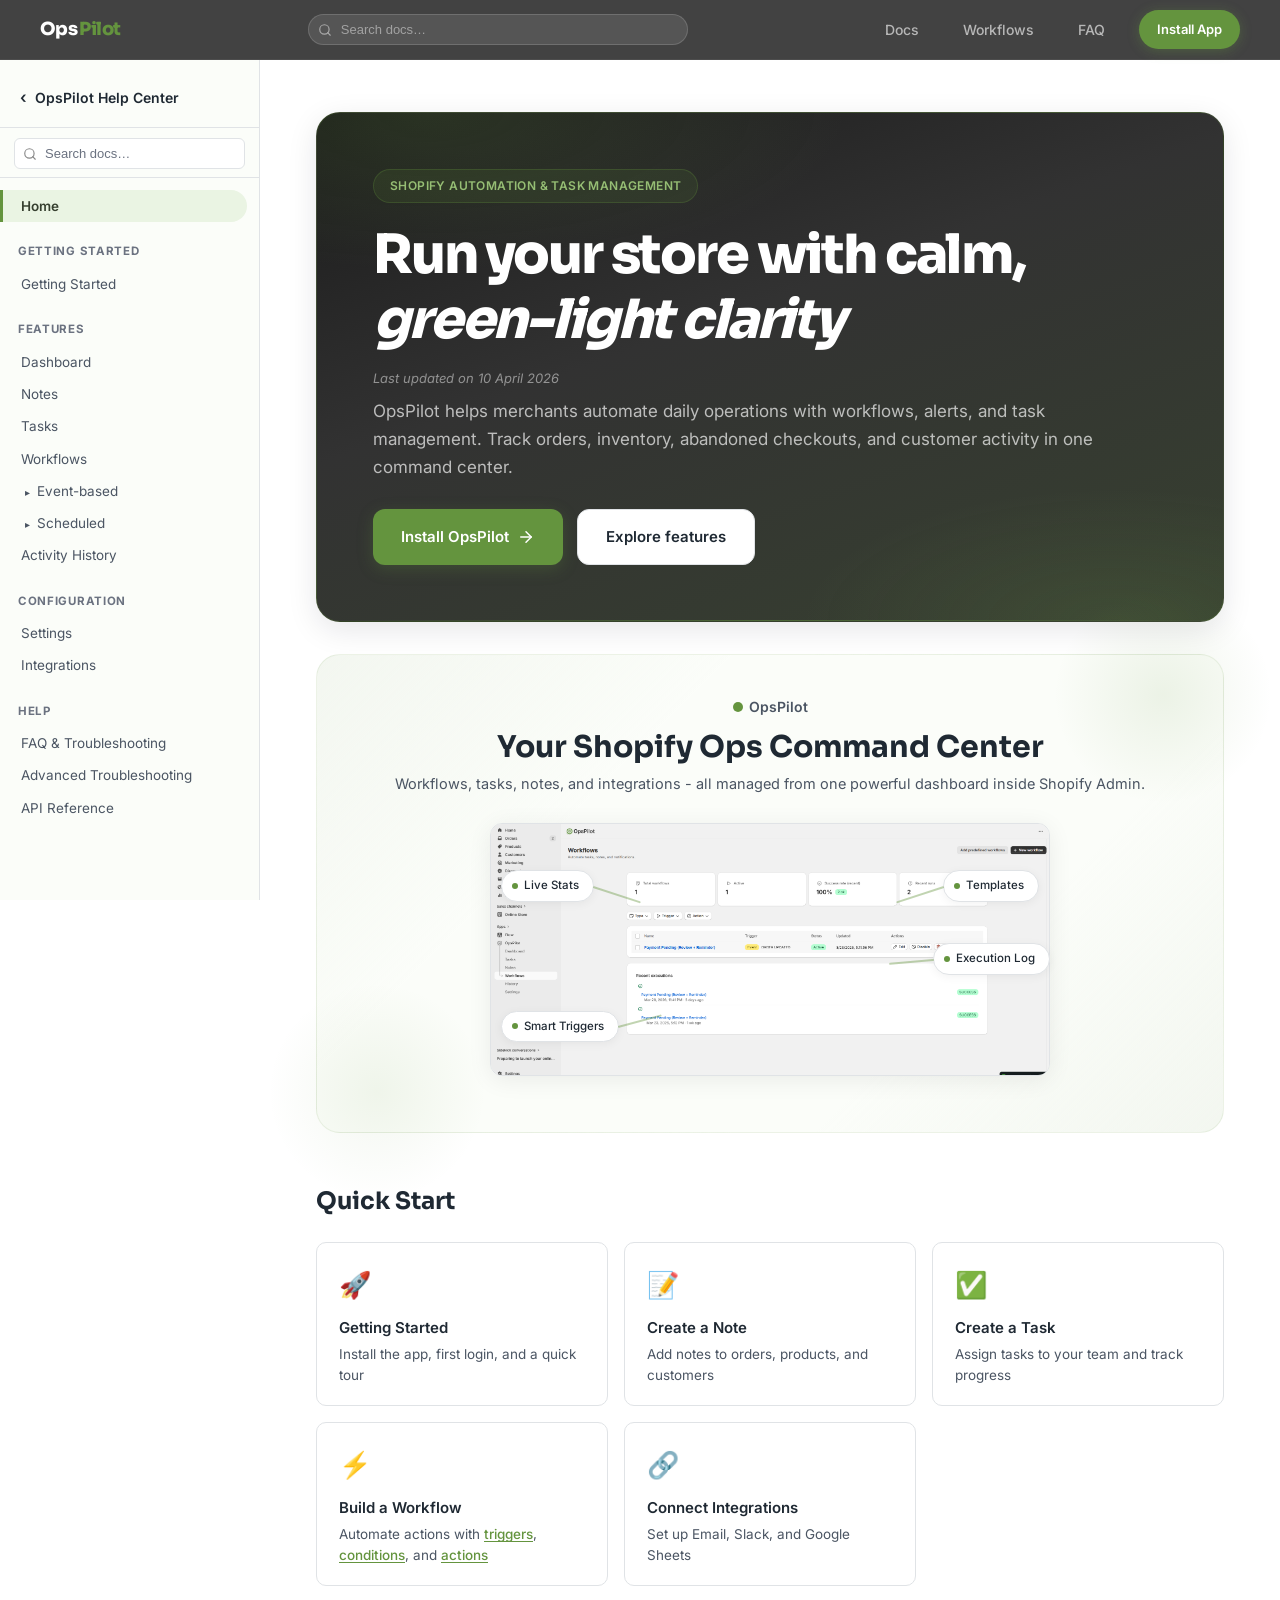
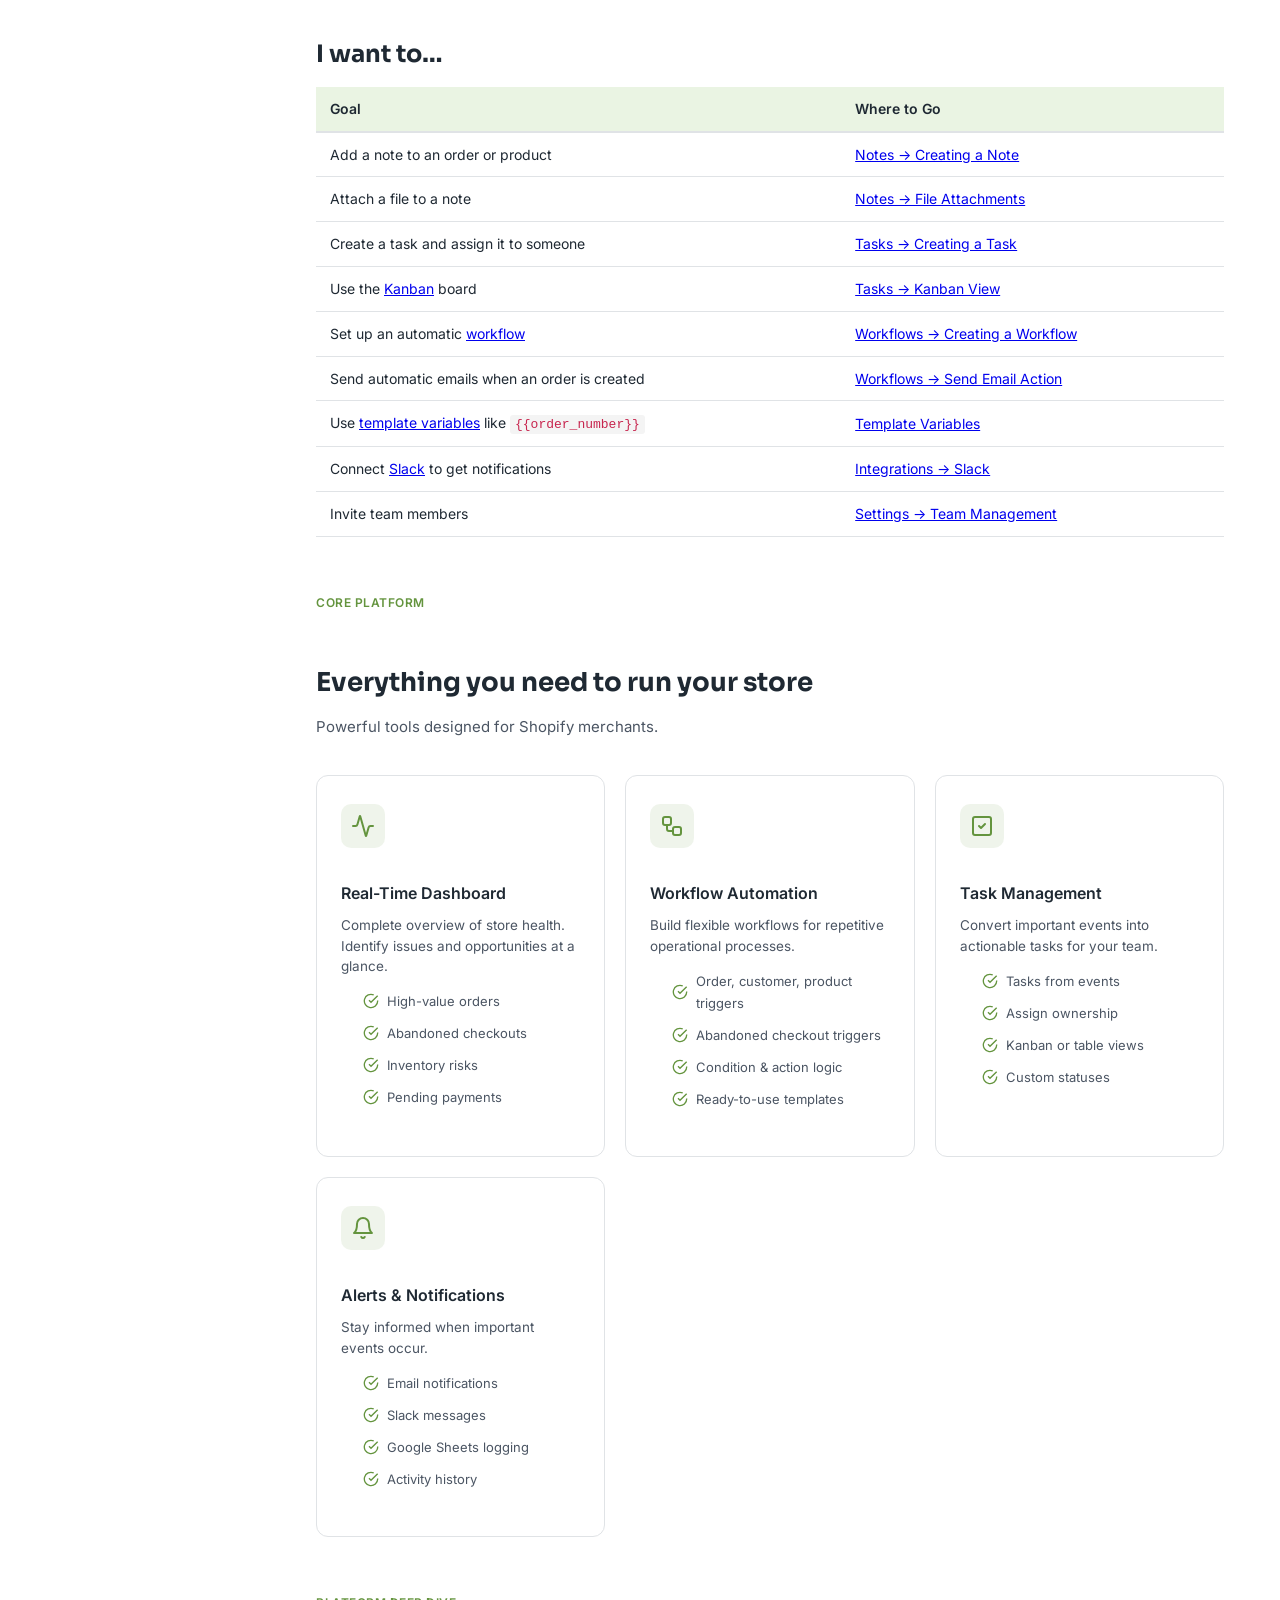
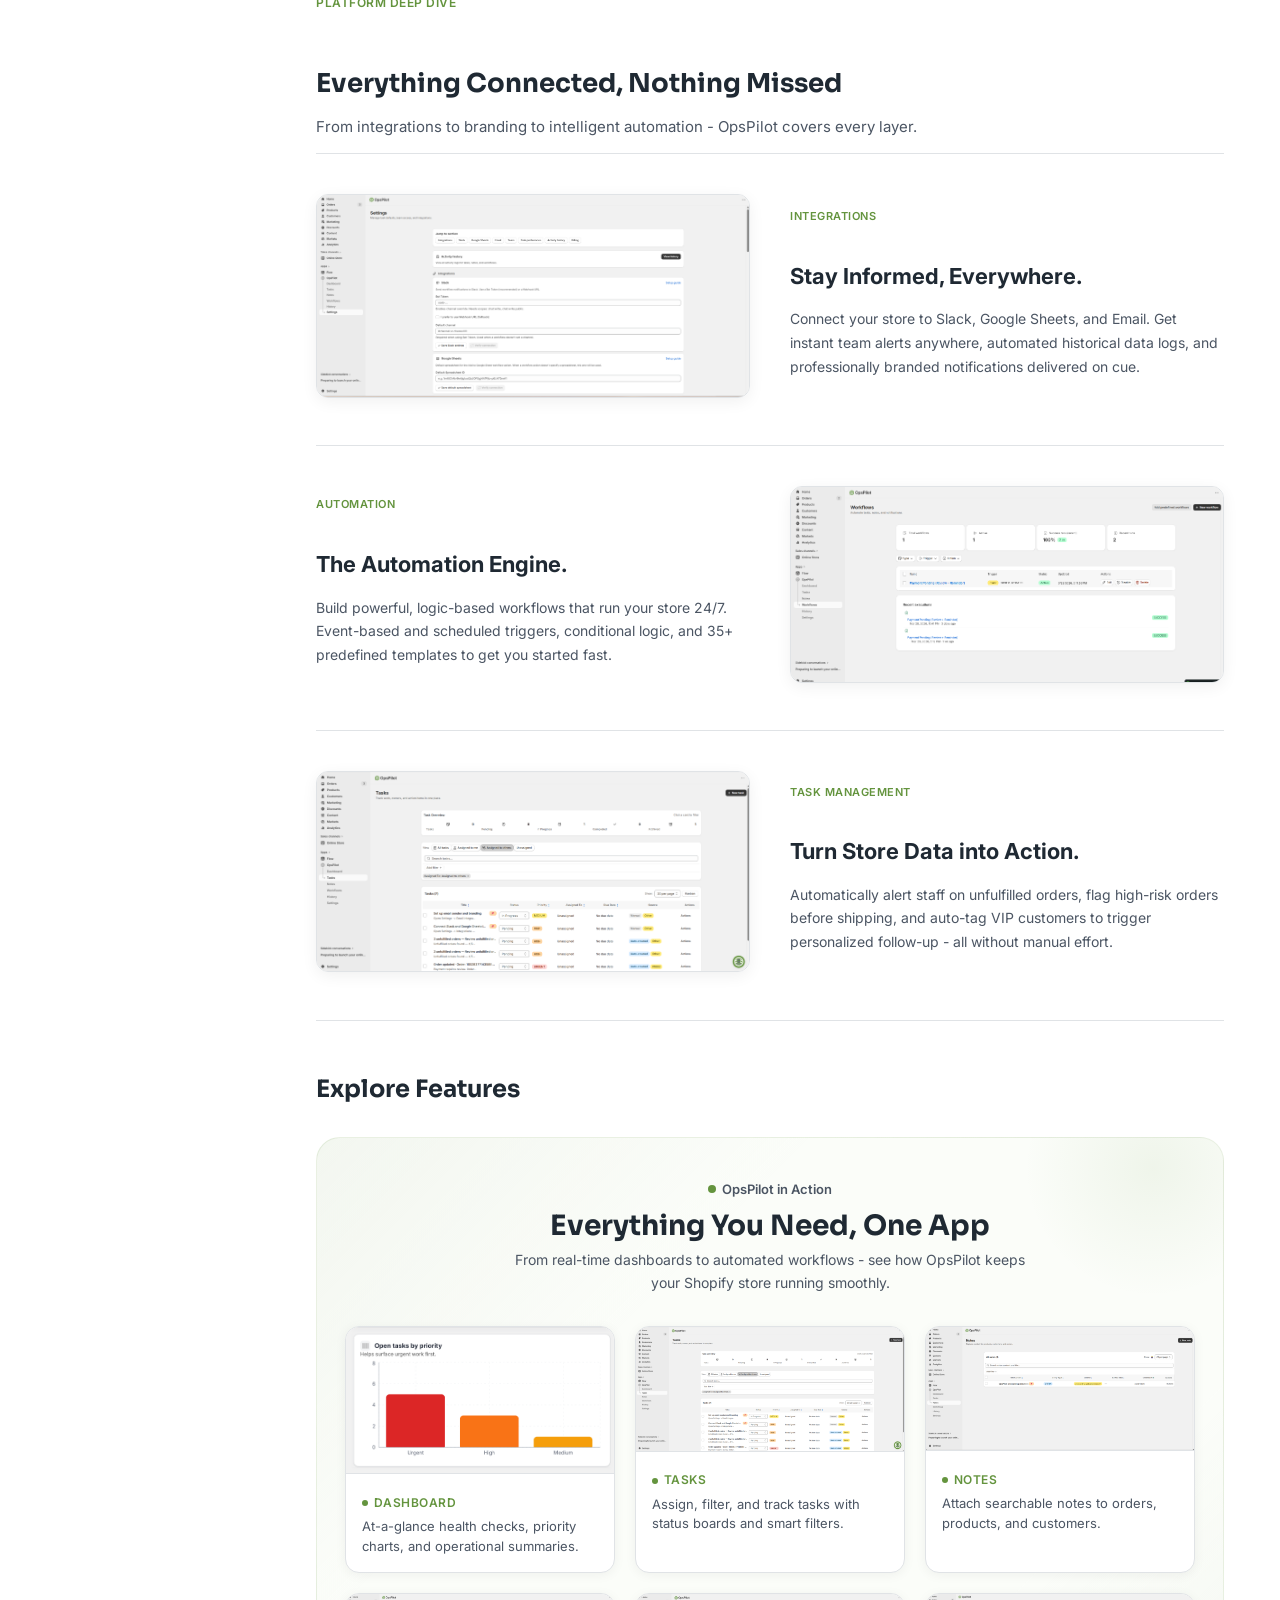
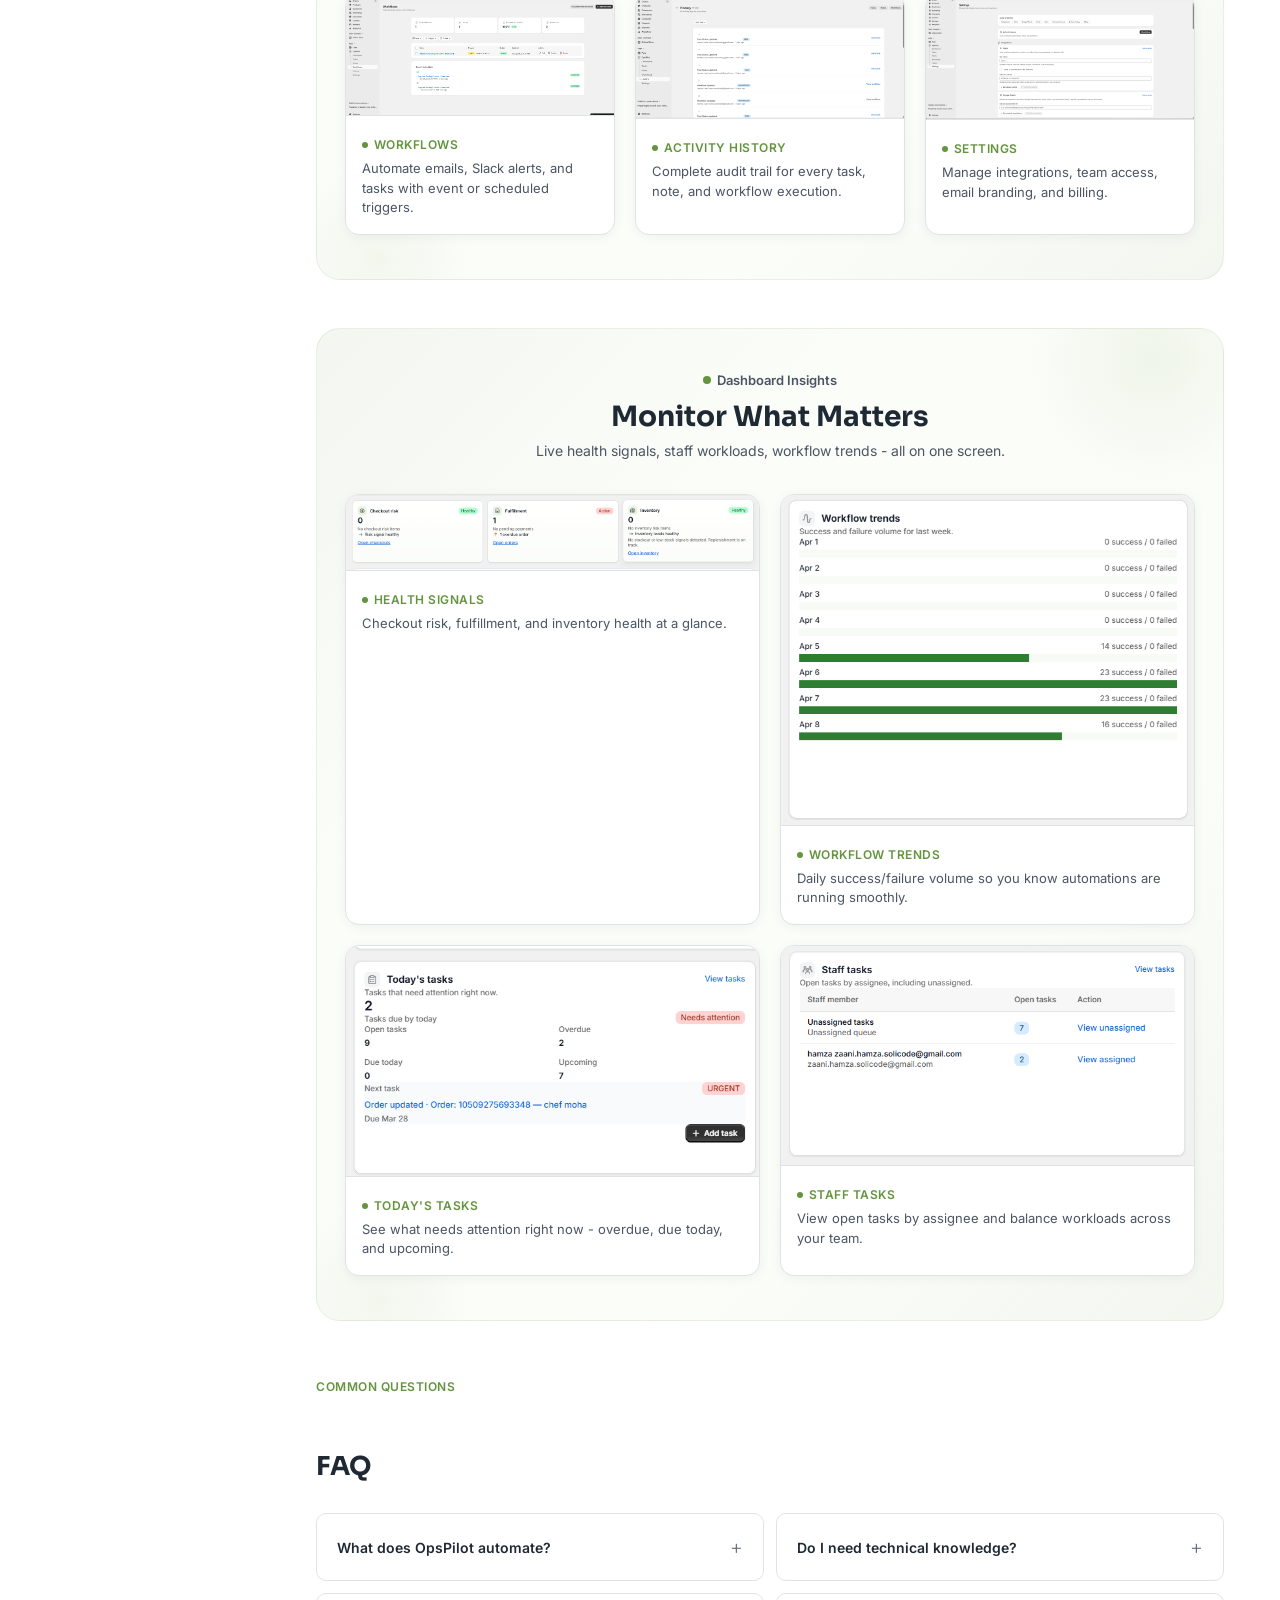
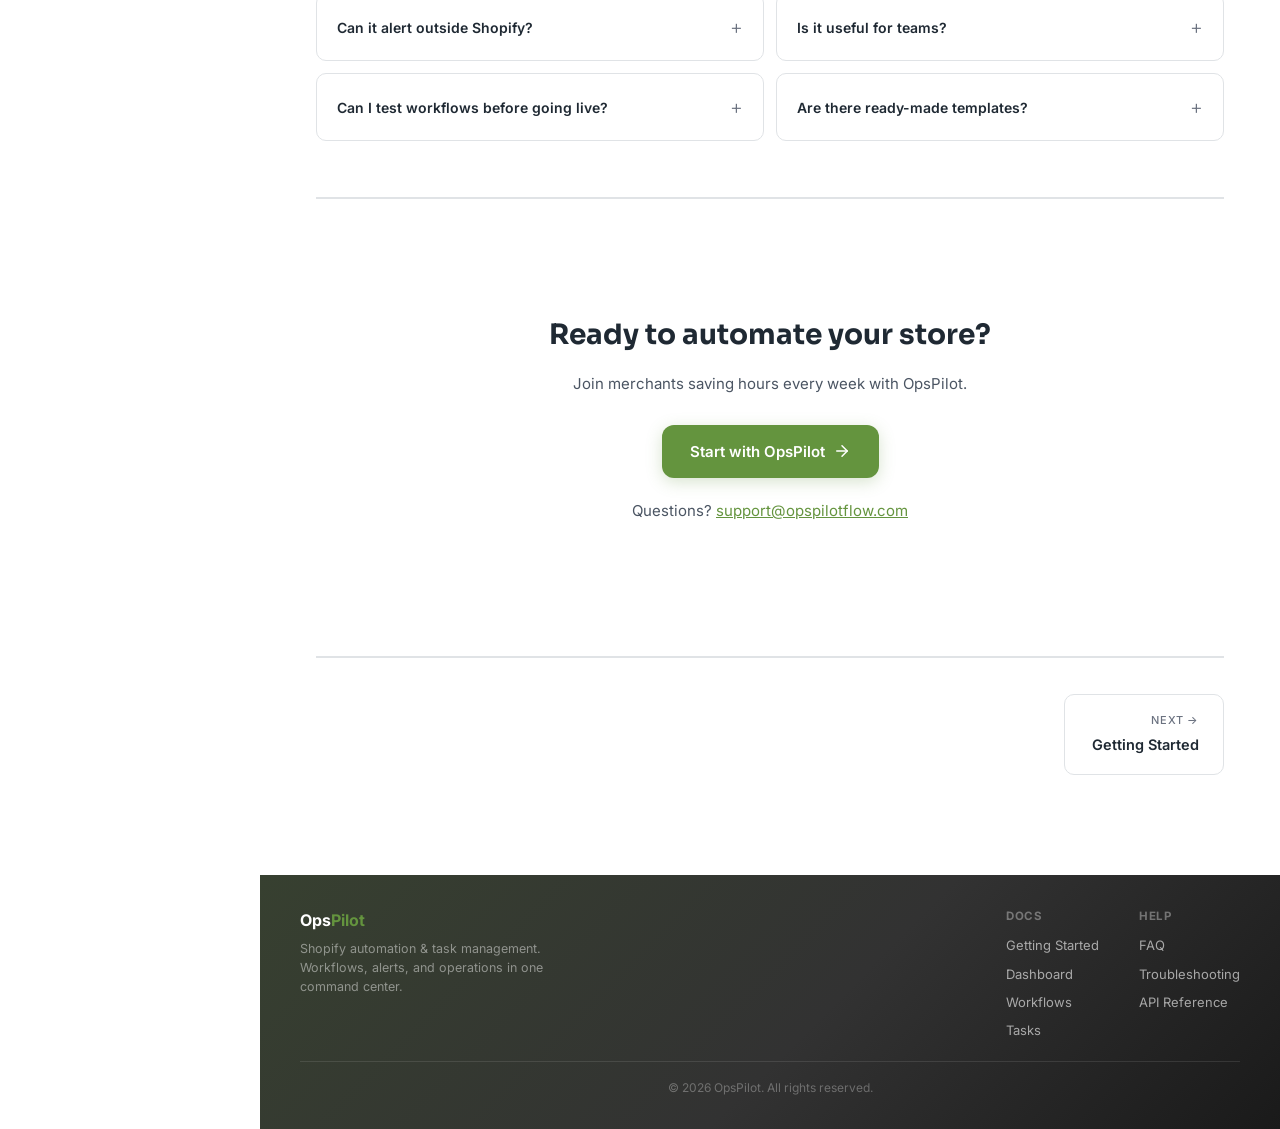
==== commit 0fe1f857: "Align docs branding pricing and favicons" ====
--- a/index.html
+++ b/index.html
@@ -3,8 +3,14 @@
 <head>
   <meta charset="UTF-8" />
   <meta name="viewport" content="width=device-width, initial-scale=1.0" />
-  <title>OpsPilot — Help Center</title>
+  <title>OpsPilot Docs - Help Center</title>
   <link rel="stylesheet" href="styles.css" />
+  <link rel="icon" href="favicon.ico" sizes="any" />
+  <link rel="icon" type="image/png" href="favicon-32x32.png" sizes="32x32" />
+  <link rel="apple-touch-icon" href="apple-touch-icon.png" />
+  <link rel="manifest" href="site.webmanifest" />
+  <meta name="theme-color" content="#323232" />
+  <meta name="application-name" content="OpsPilot Docs" />
 </head>
 <body>
 
@@ -101,7 +107,7 @@
         <span class="showcase-logo-dot"></span> OpsPilot
       </div>
       <div class="showcase-title">Your Shopify Ops Command Center</div>
-      <div class="showcase-subtitle">Workflows, tasks, notes, and integrations — all managed from one powerful dashboard inside Shopify Admin.</div>
+      <div class="showcase-subtitle">Workflows, tasks, notes, and integrations - all managed from one powerful dashboard inside Shopify Admin.</div>
       <div class="showcase-body">
         <img class="showcase-image" src="images/workflows_list_.png" alt="OpsPilot Workflows overview showing stats, workflow list, and recent executions" />
         <span class="showcase-annotation ann-left ann-pos-tl" style="--ann-w:50px;--ann-rot:18deg" data-tip="Track total, active, and success rates at a glance">
@@ -218,15 +224,15 @@
       </article>
     </div>
 
-    <!-- ── SPOTLIGHT — Alternating rows ── -->
+    <!-- ── SPOTLIGHT - Alternating rows ── -->
     <div class="lp-spotlight">
       <div class="lp-section-header">
         <p class="lp-eyebrow">Platform Deep Dive</p>
         <h2 class="lp-section-title">Everything Connected, Nothing Missed</h2>
-        <p class="lp-section-sub">From integrations to branding to intelligent automation — OpsPilot covers every layer.</p>
+        <p class="lp-section-sub">From integrations to branding to intelligent automation - OpsPilot covers every layer.</p>
       </div>
       <div class="lp-spotlight-row">
-        <div class="lp-spotlight-img"><img src="images/settings/Screenshot%202026-04-08%20175929.png" alt="Stay Informed Everywhere — Slack, Email, Google Sheets" loading="lazy" /></div>
+        <div class="lp-spotlight-img"><img src="images/settings/Screenshot%202026-04-08%20175929.png" alt="Stay Informed Everywhere - Slack, Email, Google Sheets" loading="lazy" /></div>
         <div class="lp-spotlight-text">
           <p class="lp-eyebrow">Integrations</p>
           <h3>Stay Informed, Everywhere.</h3>
@@ -234,7 +240,7 @@
         </div>
       </div>
       <div class="lp-spotlight-row reverse">
-        <div class="lp-spotlight-img"><img src="images/workflows_list_.png" alt="The Automation Engine — Workflows" loading="lazy" /></div>
+        <div class="lp-spotlight-img"><img src="images/workflows_list_.png" alt="The Automation Engine - Workflows" loading="lazy" /></div>
         <div class="lp-spotlight-text">
           <p class="lp-eyebrow">Automation</p>
           <h3>The Automation Engine.</h3>
@@ -242,11 +248,11 @@
         </div>
       </div>
       <div class="lp-spotlight-row">
-        <div class="lp-spotlight-img"><img src="images/tasks/Screenshot%202026-04-09%20142352.png" alt="Turn Alerts into Action — Kanban tasks" loading="lazy" /></div>
+        <div class="lp-spotlight-img"><img src="images/tasks/Screenshot%202026-04-09%20142352.png" alt="Turn Alerts into Action - Kanban tasks" loading="lazy" /></div>
         <div class="lp-spotlight-text">
           <p class="lp-eyebrow">Task Management</p>
           <h3>Turn Store Data into Action.</h3>
-          <p>Automatically alert staff on unfulfilled orders, flag high-risk orders before shipping, and auto-tag VIP customers to trigger personalized follow-up — all without manual effort.</p>
+          <p>Automatically alert staff on unfulfilled orders, flag high-risk orders before shipping, and auto-tag VIP customers to trigger personalized follow-up - all without manual effort.</p>
         </div>
       </div>
     </div>
@@ -257,12 +263,12 @@
       <div class="pro-showcase-header">
         <div class="pro-showcase-logo">OpsPilot in Action</div>
         <div class="pro-showcase-title">Everything You Need, One App</div>
-        <div class="pro-showcase-subtitle">From real-time dashboards to automated workflows — see how OpsPilot keeps your Shopify store running smoothly.</div>
+        <div class="pro-showcase-subtitle">From real-time dashboards to automated workflows - see how OpsPilot keeps your Shopify store running smoothly.</div>
       </div>
 
       <div class="pro-showcase-grid cols-3">
         <a href="dashboard.html" class="pro-card" style="text-decoration:none;color:inherit">
-          <img class="pro-card-img" src="images/dashboard/Screenshot%202026-04-08%20183943.png" alt="Dashboard — Open tasks by priority chart" />
+          <img class="pro-card-img" src="images/dashboard/Screenshot%202026-04-08%20183943.png" alt="Dashboard - Open tasks by priority chart" />
           <div class="pro-card-body">
             <div class="pro-card-label">Dashboard</div>
             <p class="pro-card-desc">At-a-glance health checks, priority charts, and operational summaries.</p>
@@ -270,7 +276,7 @@
         </a>
 
         <a href="tasks.html" class="pro-card" style="text-decoration:none;color:inherit">
-          <img class="pro-card-img" src="images/tasks/Screenshot%202026-04-09%20142352.png" alt="Tasks — overview with filters and status tracking" />
+          <img class="pro-card-img" src="images/tasks/Screenshot%202026-04-09%20142352.png" alt="Tasks - overview with filters and status tracking" />
           <div class="pro-card-body">
             <div class="pro-card-label">Tasks</div>
             <p class="pro-card-desc">Assign, filter, and track tasks with status boards and smart filters.</p>
@@ -278,7 +284,7 @@
         </a>
 
         <a href="notes.html" class="pro-card" style="text-decoration:none;color:inherit">
-          <img class="pro-card-img" src="images/note/Screenshot%202026-04-09%20143148.png" alt="Notes — searchable notes linked to orders and products" />
+          <img class="pro-card-img" src="images/note/Screenshot%202026-04-09%20143148.png" alt="Notes - searchable notes linked to orders and products" />
           <div class="pro-card-body">
             <div class="pro-card-label">Notes</div>
             <p class="pro-card-desc">Attach searchable notes to orders, products, and customers.</p>
@@ -286,7 +292,7 @@
         </a>
 
         <a href="workflows.html" class="pro-card" style="text-decoration:none;color:inherit">
-          <img class="pro-card-img" src="images/workflows_list_.png" alt="Workflows — automation list with triggers and execution log" />
+          <img class="pro-card-img" src="images/workflows_list_.png" alt="Workflows - automation list with triggers and execution log" />
           <div class="pro-card-body">
             <div class="pro-card-label">Workflows</div>
             <p class="pro-card-desc">Automate emails, Slack alerts, and tasks with event or scheduled triggers.</p>
@@ -294,7 +300,7 @@
         </a>
 
         <a href="activity.html" class="pro-card" style="text-decoration:none;color:inherit">
-          <img class="pro-card-img" src="images/history/Screenshot%202026-04-09%20143316.png" alt="Activity History — full log of all task, note, and workflow changes" />
+          <img class="pro-card-img" src="images/history/Screenshot%202026-04-09%20143316.png" alt="Activity History - full log of all task, note, and workflow changes" />
           <div class="pro-card-body">
             <div class="pro-card-label">Activity History</div>
             <p class="pro-card-desc">Complete audit trail for every task, note, and workflow execution.</p>
@@ -302,7 +308,7 @@
         </a>
 
         <a href="settings.html" class="pro-card" style="text-decoration:none;color:inherit">
-          <img class="pro-card-img" src="images/settings/Screenshot%202026-04-08%20175929.png" alt="Settings — integrations, team management, and billing" />
+          <img class="pro-card-img" src="images/settings/Screenshot%202026-04-08%20175929.png" alt="Settings - integrations, team management, and billing" />
           <div class="pro-card-body">
             <div class="pro-card-label">Settings</div>
             <p class="pro-card-desc">Manage integrations, team access, email branding, and billing.</p>
@@ -316,12 +322,12 @@
       <div class="pro-showcase-header">
         <div class="pro-showcase-logo">Dashboard Insights</div>
         <div class="pro-showcase-title">Monitor What Matters</div>
-        <div class="pro-showcase-subtitle">Live health signals, staff workloads, workflow trends — all on one screen.</div>
+        <div class="pro-showcase-subtitle">Live health signals, staff workloads, workflow trends - all on one screen.</div>
       </div>
 
       <div class="pro-showcase-grid cols-2">
         <div class="pro-card">
-          <img class="pro-card-img" src="images/dashboard/Screenshot%202026-04-08%20183754.png" alt="Health cards — checkout risk, fulfillment, and inventory status" />
+          <img class="pro-card-img" src="images/dashboard/Screenshot%202026-04-08%20183754.png" alt="Health cards - checkout risk, fulfillment, and inventory status" />
           <div class="pro-card-body">
             <div class="pro-card-label">Health Signals</div>
             <p class="pro-card-desc">Checkout risk, fulfillment, and inventory health at a glance.</p>
@@ -329,7 +335,7 @@
         </div>
 
         <div class="pro-card">
-          <img class="pro-card-img" src="images/dashboard/Screenshot%202026-04-08%20184024.png" alt="Workflow trends — daily success and failure chart" />
+          <img class="pro-card-img" src="images/dashboard/Screenshot%202026-04-08%20184024.png" alt="Workflow trends - daily success and failure chart" />
           <div class="pro-card-body">
             <div class="pro-card-label">Workflow Trends</div>
             <p class="pro-card-desc">Daily success/failure volume so you know automations are running smoothly.</p>
@@ -340,12 +346,12 @@
           <img class="pro-card-img" src="images/dashboard/Screenshot%202026-04-08%20183912.png" alt="Today's tasks panel with due dates and urgency" />
           <div class="pro-card-body">
             <div class="pro-card-label">Today's Tasks</div>
-            <p class="pro-card-desc">See what needs attention right now — overdue, due today, and upcoming.</p>
+            <p class="pro-card-desc">See what needs attention right now - overdue, due today, and upcoming.</p>
           </div>
         </div>
 
         <div class="pro-card">
-          <img class="pro-card-img" src="images/dashboard/Screenshot%202026-04-08%20184004.png" alt="Staff tasks — workload split by team member" />
+          <img class="pro-card-img" src="images/dashboard/Screenshot%202026-04-08%20184004.png" alt="Staff tasks - workload split by team member" />
           <div class="pro-card-body">
             <div class="pro-card-label">Staff Tasks</div>
             <p class="pro-card-desc">View open tasks by assignee and balance workloads across your team.</p>
@@ -367,7 +373,7 @@
         </details>
         <details class="lp-faq-item">
           <summary class="lp-faq-q"><span>Do I need technical knowledge?</span><span class="lp-faq-marker">+</span></summary>
-          <p class="lp-faq-a">No. Use templates or the visual builder — no code needed.</p>
+          <p class="lp-faq-a">No. Use templates or the visual builder - no code needed.</p>
         </details>
         <details class="lp-faq-item">
           <summary class="lp-faq-q"><span>Can it alert outside Shopify?</span><span class="lp-faq-marker">+</span></summary>
@@ -375,7 +381,7 @@
         </details>
         <details class="lp-faq-item">
           <summary class="lp-faq-q"><span>Is it useful for teams?</span><span class="lp-faq-marker">+</span></summary>
-          <p class="lp-faq-a">Yes — task assignments, notes, activity history, and shared workflows keep everyone aligned.</p>
+          <p class="lp-faq-a">Yes - task assignments, notes, activity history, and shared workflows keep everyone aligned.</p>
         </details>
         <details class="lp-faq-item">
           <summary class="lp-faq-q"><span>Can I test workflows before going live?</span><span class="lp-faq-marker">+</span></summary>
--- a/styles.css
+++ b/styles.css
@@ -1,4 +1,4 @@
-@import url('https://fonts.googleapis.com/css2?family=Source+Serif+4:opsz,wght@8..60,400;8..60,600;8..60,700&family=Inter:wght@400;500;600;700&display=swap');
+@import url('https://fonts.googleapis.com/css2?family=Inter:wght@400;500;600;700;800&family=Sora:wght@600;700;800&display=swap');
 
 html { scroll-behavior: smooth; }
 
@@ -13,17 +13,33 @@
 }
 
 :root {
-  --text: #323232;
-  --text-secondary: #505050;
-  --text-muted: #8a8a8a;
+  --g50: #f4f8f0;
+  --g100: #e2edda;
+  --g300: #96be74;
+  --g400: #7caa56;
+  --g500: #64943E;
+  --g600: #557F34;
+  --g700: #4e6e38;
+  --g800: #374030;
+  --g900: #323232;
+  --text: #1f2933;
+  --text-secondary: #4b5563;
+  --text-muted: #6b7280;
+  --muted: var(--text-muted);
   --bg: #ffffff;
-  --bg-sidebar: #fafafa;
-  --border: #e3e3e3;
+  --bg-sidebar: #fbfdf9;
+  --border: #e0e3e6;
   --accent: #64943E;
+  --accent-hover: #557F34;
   --accent-dark: #374030;
-  --active-bar: #374030;
+  --active-bar: #64943E;
   --dark-bg: #323232;
   --light-bg: #F1F3F4;
+  --soft-green: #EAF4E3;
+  --shadow-sm: 0 2px 6px rgba(17, 24, 39, 0.06);
+  --shadow-md: 0 4px 14px rgba(17, 24, 39, 0.08);
+  --shadow-lg: 0 8px 30px rgba(17, 24, 39, 0.10);
+  --shadow-xl: 0 20px 50px rgba(17, 24, 39, 0.14);
 }
 
 * { box-sizing: border-box; margin: 0; padding: 0; }
@@ -31,7 +47,10 @@
 body {
   font-family: 'Inter', -apple-system, BlinkMacSystemFont, 'Segoe UI', sans-serif;
   color: var(--text);
-  background: var(--bg);
+  background:
+    radial-gradient(1400px 320px at 10% -12%, rgba(100, 148, 62, 0.08), transparent 55%),
+    radial-gradient(1200px 280px at 90% -18%, rgba(207, 225, 192, 0.24), transparent 60%),
+    var(--bg);
   line-height: 1.7;
   font-size: 15px;
   -webkit-font-smoothing: antialiased;
@@ -39,10 +58,11 @@
 
 /* ── SITE HEADER ── */
 .site-header {
-  background: var(--dark-bg);
+  background: rgba(50, 50, 50, 0.92);
+  backdrop-filter: blur(20px);
   color: #fff;
-  padding: 0 32px;
-  height: 52px;
+  padding: 0 clamp(20px, 4vw, 40px);
+  height: 60px;
   display: flex;
   align-items: center;
   justify-content: space-between;
@@ -51,16 +71,18 @@
   left: 0;
   right: 0;
   z-index: 200;
+  border-bottom: 1px solid rgba(255, 255, 255, 0.06);
 }
 .site-header-logo {
-  font-size: 17px;
-  font-weight: 700;
+  font-family: 'Sora', sans-serif;
+  font-size: 18px;
+  font-weight: 800;
   color: #fff;
   text-decoration: none;
   display: flex;
   align-items: center;
   gap: 2px;
-  letter-spacing: -0.02em;
+  letter-spacing: -0.03em;
 }
 .site-header-logo .logo-ops {
   color: #fff;
@@ -74,26 +96,30 @@
   gap: 24px;
 }
 .site-header-nav a {
-  color: rgba(255,255,255,.7);
+  color: rgba(255,255,255,.62);
   text-decoration: none;
-  font-size: 13.5px;
+  font-size: 14px;
   font-weight: 500;
+  padding: 6px 10px;
+  border-radius: 999px;
   transition: color .15s;
 }
 .site-header-nav a:hover {
   color: #fff;
+  background: rgba(255,255,255,.08);
 }
 .site-header-nav .header-btn {
   background: var(--accent);
   color: #fff;
-  padding: 6px 16px;
-  border-radius: 6px;
-  font-weight: 600;
-  font-size: 13px;
+  padding: 8px 18px;
+  border-radius: 999px;
+  font-weight: 600;
+  font-size: 13px;
+  box-shadow: 0 2px 12px rgba(100, 148, 62, 0.35);
   transition: background .15s;
 }
 .site-header-nav .header-btn:hover {
-  background: var(--accent-dark);
+  background: var(--accent-hover);
 }
 
 /* Header search bar */
@@ -108,7 +134,7 @@
   padding: 7px 12px 7px 32px;
   font-size: 13px;
   border: 1px solid rgba(255,255,255,.15);
-  border-radius: 6px;
+  border-radius: 999px;
   background: rgba(255,255,255,.1) url("data:image/svg+xml,%3Csvg xmlns='http://www.w3.org/2000/svg' width='14' height='14' viewBox='0 0 24 24' fill='none' stroke='%23aaa' stroke-width='2' stroke-linecap='round' stroke-linejoin='round'%3E%3Ccircle cx='11' cy='11' r='8'/%3E%3Cpath d='m21 21-4.35-4.35'/%3E%3C/svg%3E") 9px center no-repeat;
   color: #fff;
   outline: none;
@@ -120,6 +146,7 @@
 .header-search input:focus {
   border-color: var(--accent);
   background-color: rgba(255,255,255,.15);
+  box-shadow: 0 0 0 3px rgba(100, 148, 62, 0.18);
 }
 .header-search-results {
   position: absolute;
@@ -174,7 +201,7 @@
   margin-bottom: 28px;
   box-shadow: 0 2px 8px rgba(0,0,0,.04);
   position: sticky;
-  top: 52px;
+  top: 60px;
   z-index: 100;
 }
 .var-filter-bar input {
@@ -294,7 +321,7 @@
 
 /* ── SITE FOOTER ── */
 .site-footer {
-  background: var(--dark-bg);
+  background: linear-gradient(135deg, var(--g800) 0%, var(--g900) 55%, #1a1a1a 100%);
   color: rgba(255,255,255,.6);
   padding: 32px 40px;
   margin-left: 260px;
@@ -369,9 +396,9 @@
 /* ── SIDEBAR ── */
 .sidebar {
   position: fixed;
-  top: 52px; left: 0;
+  top: 60px; left: 0;
   width: 260px;
-  height: calc(100vh - 52px);
+  height: calc(100vh - 60px);
   background: var(--bg-sidebar);
   border-right: 1px solid var(--border);
   overflow-y: auto;
@@ -383,13 +410,14 @@
   padding: 24px 20px 16px;
   border-bottom: 1px solid var(--border);
   position: sticky; top: 0;
-  background: var(--bg-sidebar);
+  background: rgba(251, 253, 249, 0.96);
+  backdrop-filter: blur(12px);
   z-index: 2;
 }
 .sidebar-header .logo {
   font-size: 14px;
   font-weight: 600;
-  color: var(--text-secondary);
+  color: var(--text);
   display: flex;
   align-items: center;
   gap: 6px;
@@ -410,18 +438,20 @@
   font-size: 13.5px;
   font-weight: 400;
   border-left: 3px solid transparent;
+  border-radius: 0 999px 999px 0;
+  margin-right: 12px;
   transition: all .15s;
   line-height: 1.5;
 }
 .sidebar nav a:hover {
   color: var(--text);
-  background: rgba(0,0,0,.03);
+  background: rgba(100,148,62,.08);
 }
 .sidebar nav a.active {
   font-weight: 600;
-  color: var(--text);
+  color: var(--accent-dark);
   border-left-color: var(--active-bar);
-  background: transparent;
+  background: var(--soft-green);
 }
 
 .sidebar nav .section-label {
@@ -438,9 +468,9 @@
 /* ── MAIN ── */
 .main {
   margin-left: 260px;
-  min-height: calc(100vh - 52px);
-  margin-top: 52px;
-  background: var(--bg);
+  min-height: calc(100vh - 60px);
+  margin-top: 60px;
+  background: transparent;
 }
 .hamburger {
   display: none;
@@ -449,50 +479,65 @@
 }
 
 .content {
-  max-width: 1060px;
+  max-width: 1120px;
   margin: 0 auto;
   padding: 52px 56px 100px;
 }
 
 /* ── SECTION HEADER ── */
 .section-hero {
-  background: none;
-  color: var(--text);
-  padding: 0;
-  border-radius: 0;
+  background:
+    radial-gradient(700px 260px at 12% 0%, rgba(100, 148, 62, 0.18), transparent 60%),
+    radial-gradient(520px 220px at 88% 100%, rgba(124, 170, 86, 0.12), transparent 60%),
+    linear-gradient(160deg, #1a1a1a 0%, var(--g900) 42%, var(--g800) 100%);
+  color: #fff;
+  padding: clamp(32px, 5vw, 56px);
+  border-radius: 24px;
   margin-bottom: 32px;
-  border: none;
+  border: 1px solid rgba(100, 148, 62, 0.22);
+  box-shadow: var(--shadow-lg);
+  overflow: hidden;
+  position: relative;
 }
 .section-hero h1 {
-  font-family: 'Source Serif 4', Georgia, serif;
-  font-size: 36px;
+  font-family: 'Sora', sans-serif;
+  font-size: clamp(32px, 5vw, 54px);
   line-height: 1.2;
-  font-weight: 700;
-  color: var(--text);
-  margin-bottom: 8px;
+  font-weight: 800;
+  letter-spacing: -0.04em;
+  color: #fff;
+  margin-bottom: 14px;
+  max-width: 880px;
 }
 .section-hero p {
-  font-size: 16px;
-  color: var(--text-secondary);
+  font-size: 17px;
+  color: rgba(255, 255, 255, 0.68);
   line-height: 1.65;
   margin-bottom: 0;
+  max-width: 720px;
 }
 .section-hero::after {
   content: '';
   display: block;
-  border-bottom: 1px solid var(--border);
-  margin-top: 24px;
+  position: absolute;
+  left: 0;
+  right: 0;
+  bottom: 0;
+  height: 1px;
+  border: 0;
+  margin: 0;
+  background: linear-gradient(90deg, transparent, rgba(100, 148, 62, 0.5), transparent);
 }
 .last-updated {
   font-size: 13px;
   font-style: italic;
-  color: var(--text-muted);
+  color: rgba(255, 255, 255, 0.48);
   margin-bottom: 8px;
 }
 
 /* ── HEADINGS ── */
 h2 {
-  font-family: 'Source Serif 4', Georgia, serif;
+  font-family: 'Sora', sans-serif;
   font-size: 24px;
   font-weight: 700;
   margin: 48px 0 12px;
@@ -500,7 +545,7 @@
 }
 h3 {
   font-size: 17px;
-  font-weight: 600;
+  font-weight: 700;
   margin: 32px 0 8px;
   color: var(--text);
 }
@@ -560,7 +605,7 @@
   font-size: 14px;
 }
 th {
-  background: var(--bg-sidebar);
+  background: var(--soft-green);
   color: var(--text);
   font-weight: 600;
   text-align: left;
@@ -576,7 +621,7 @@
 /* ── CALLOUTS ── */
 .callout {
   padding: 16px 20px;
-  border-radius: 4px;
+  border-radius: 10px;
   margin: 16px 0 20px;
   font-size: 14px;
   display: flex;
@@ -586,7 +631,7 @@
 .callout .callout-icon { display: flex; align-items: center; justify-content: center; flex-shrink: 0; margin-top: 2px; width: 20px; height: 20px; }
 .callout .callout-icon svg { width: 18px; height: 18px; flex-shrink: 0; }
 .callout-tip { background: #f0f7ef; border-left: 3px solid var(--accent); }
-.callout-note { background: #edf4fc; border-left: 3px solid var(--accent); }
+.callout-note { background: #f4f8f0; border-left: 3px solid var(--accent); }
 .callout-warning { background: #fef7ed; border-left: 3px solid #e68619; }
 
 /* ── STEPS ── */
@@ -612,8 +657,8 @@
   width: 28px; height: 28px;
   min-width: 28px;
   border-radius: 50%;
-  background: #e8e8e8;
-  color: var(--text);
+  background: var(--soft-green);
+  color: var(--accent-dark);
   font-weight: 700;
   font-size: 13px;
   margin-top: 2px;
@@ -800,11 +845,11 @@
 /* ── FEATURE SHOWCASE HERO ── */
 .feature-showcase {
   position: relative;
-  border-radius: 20px;
+  border-radius: 24px;
   padding: 40px 24px 48px;
   margin-bottom: 48px;
   text-align: center;
-  background: linear-gradient(135deg, rgba(100,148,62,.05) 0%, transparent 30%, transparent 70%, rgba(100,148,62,.05) 100%);
+  background: linear-gradient(135deg, rgba(100,148,62,.08) 0%, #fbfdf9 30%, #fbfdf9 70%, rgba(100,148,62,.08) 100%);
   border: 1px solid rgba(100,148,62,.10);
   overflow: visible;
 }
@@ -844,7 +889,7 @@
   display: inline-block;
 }
 .showcase-title {
-  font-family: 'Source Serif 4', Georgia, serif;
+  font-family: 'Sora', sans-serif;
   font-size: 30px;
   font-weight: 700;
   color: var(--text);
@@ -1055,10 +1100,10 @@
 /* Container */
 .pro-showcase {
   position: relative;
-  border-radius: 20px;
+  border-radius: 24px;
   padding: 40px 28px 44px;
   margin: 28px 0 48px;
-  background: linear-gradient(135deg, rgba(100,148,62,.04) 0%, #fafffe 30%, #fafffe 70%, rgba(100,148,62,.04) 100%);
+  background: linear-gradient(135deg, rgba(100,148,62,.08) 0%, #fbfdf9 30%, #fbfdf9 70%, rgba(100,148,62,.08) 100%);
   border: 1px solid rgba(100,148,62,.12);
   overflow: hidden;
 }
@@ -1105,7 +1150,7 @@
   border-radius: 50%;
 }
 .pro-showcase-title {
-  font-family: 'Source Serif 4', Georgia, serif;
+  font-family: 'Sora', sans-serif;
   font-size: 28px;
   font-weight: 700;
   color: var(--text);
@@ -1431,7 +1476,7 @@
 .page-nav-btn:hover {
   border-color: var(--accent);
   color: var(--accent);
-  background: #f4f8f1;
+  background: var(--g50);
   box-shadow: 0 4px 14px rgba(100,148,62,.12);
   transform: translateY(-2px);
 }
@@ -1465,9 +1510,9 @@
   font-weight: 600;
   letter-spacing: .4px;
   text-transform: uppercase;
-  color: var(--accent);
-  background: rgba(100,148,62,.1);
-  border: 1px solid rgba(100,148,62,.2);
+  color: var(--g300);
+  background: rgba(100,148,62,.12);
+  border: 1px solid rgba(100,148,62,.25);
   margin-bottom: 20px;
 }
 
@@ -1483,7 +1528,7 @@
   align-items: center;
   gap: 8px;
   padding: 14px 28px;
-  border-radius: 10px;
+  border-radius: 12px;
   font-size: 15px;
   font-weight: 600;
   text-decoration: none;
@@ -1496,7 +1541,7 @@
   box-shadow: 0 4px 16px rgba(100,148,62,.25);
 }
 .btn-hero-primary:hover {
-  background: #578434;
+  background: var(--accent-hover);
   box-shadow: 0 6px 24px rgba(100,148,62,.30);
 }
 .btn-hero-secondary {
@@ -1825,4 +1870,4 @@
   .hero-actions { flex-direction: column; align-items: stretch; }
   .btn-hero { justify-content: center; }
   .lp-cta h2 { font-size: 22px; }
-}+}
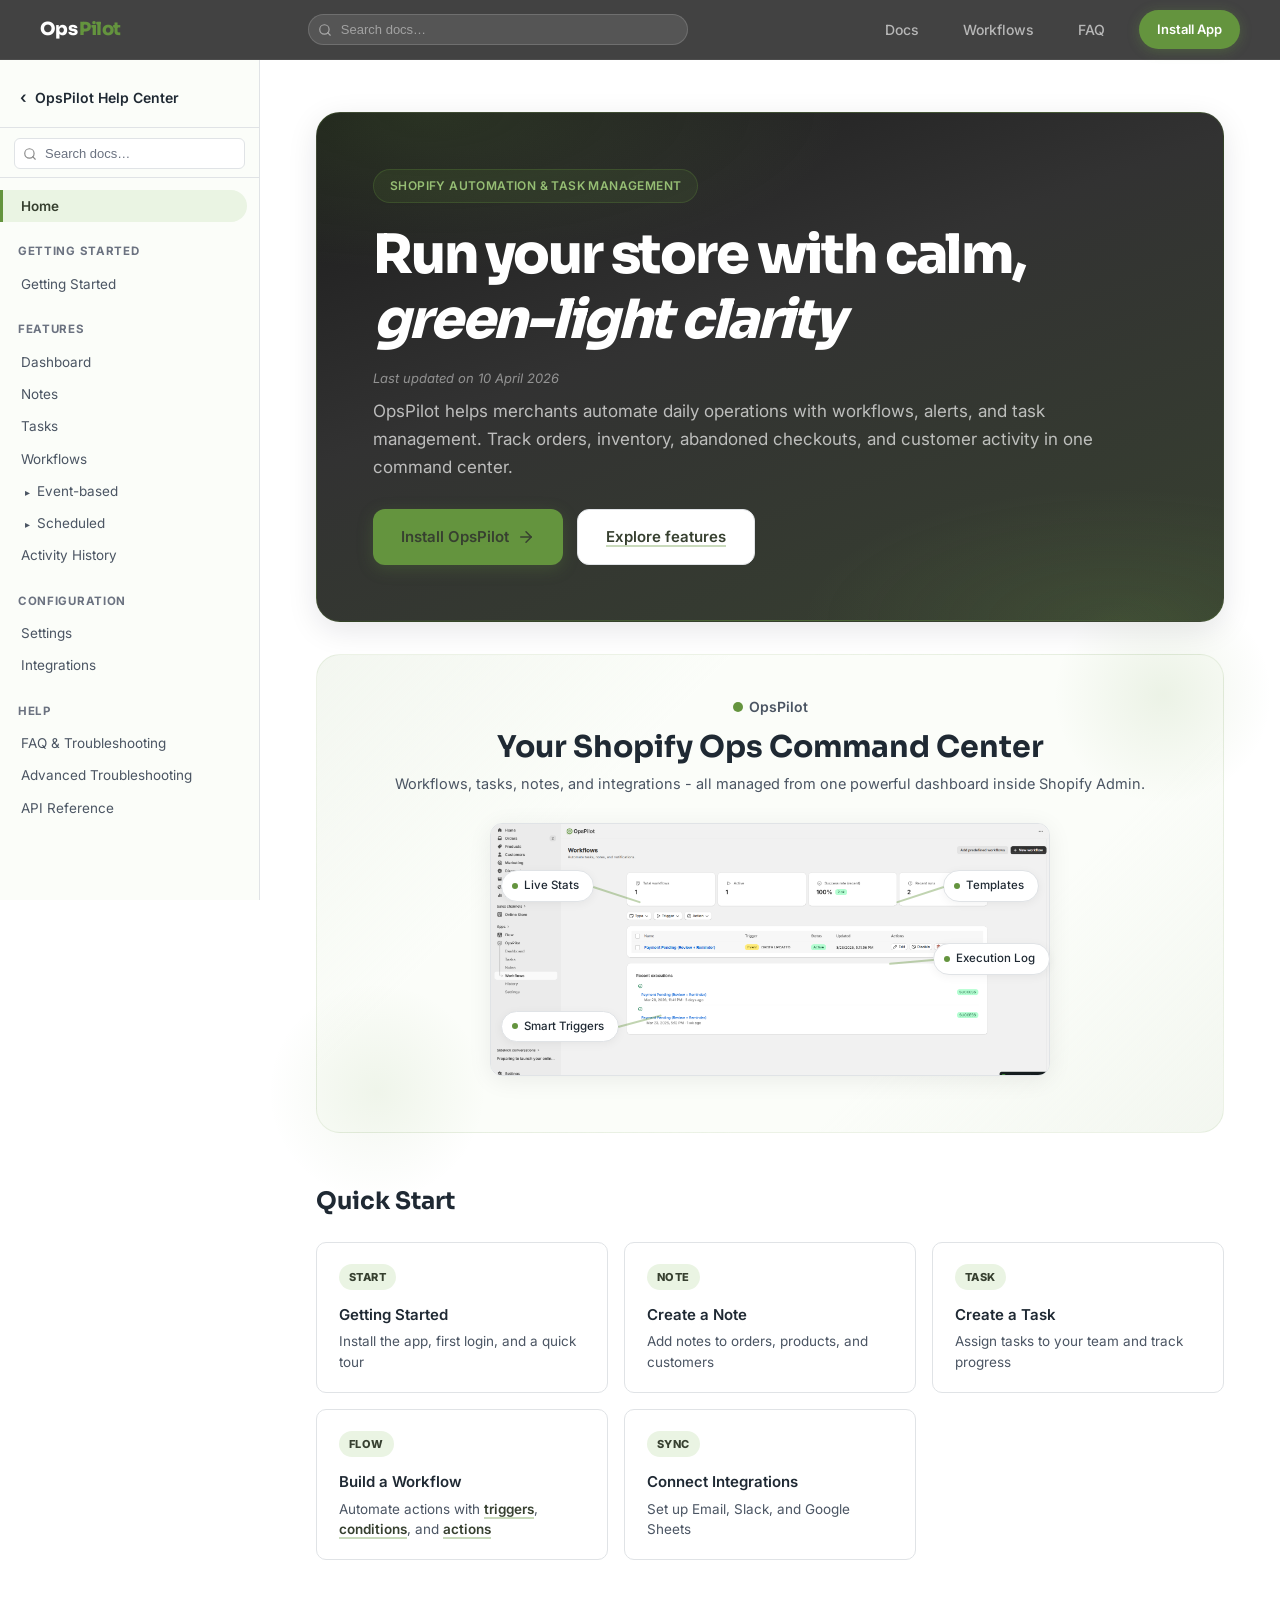
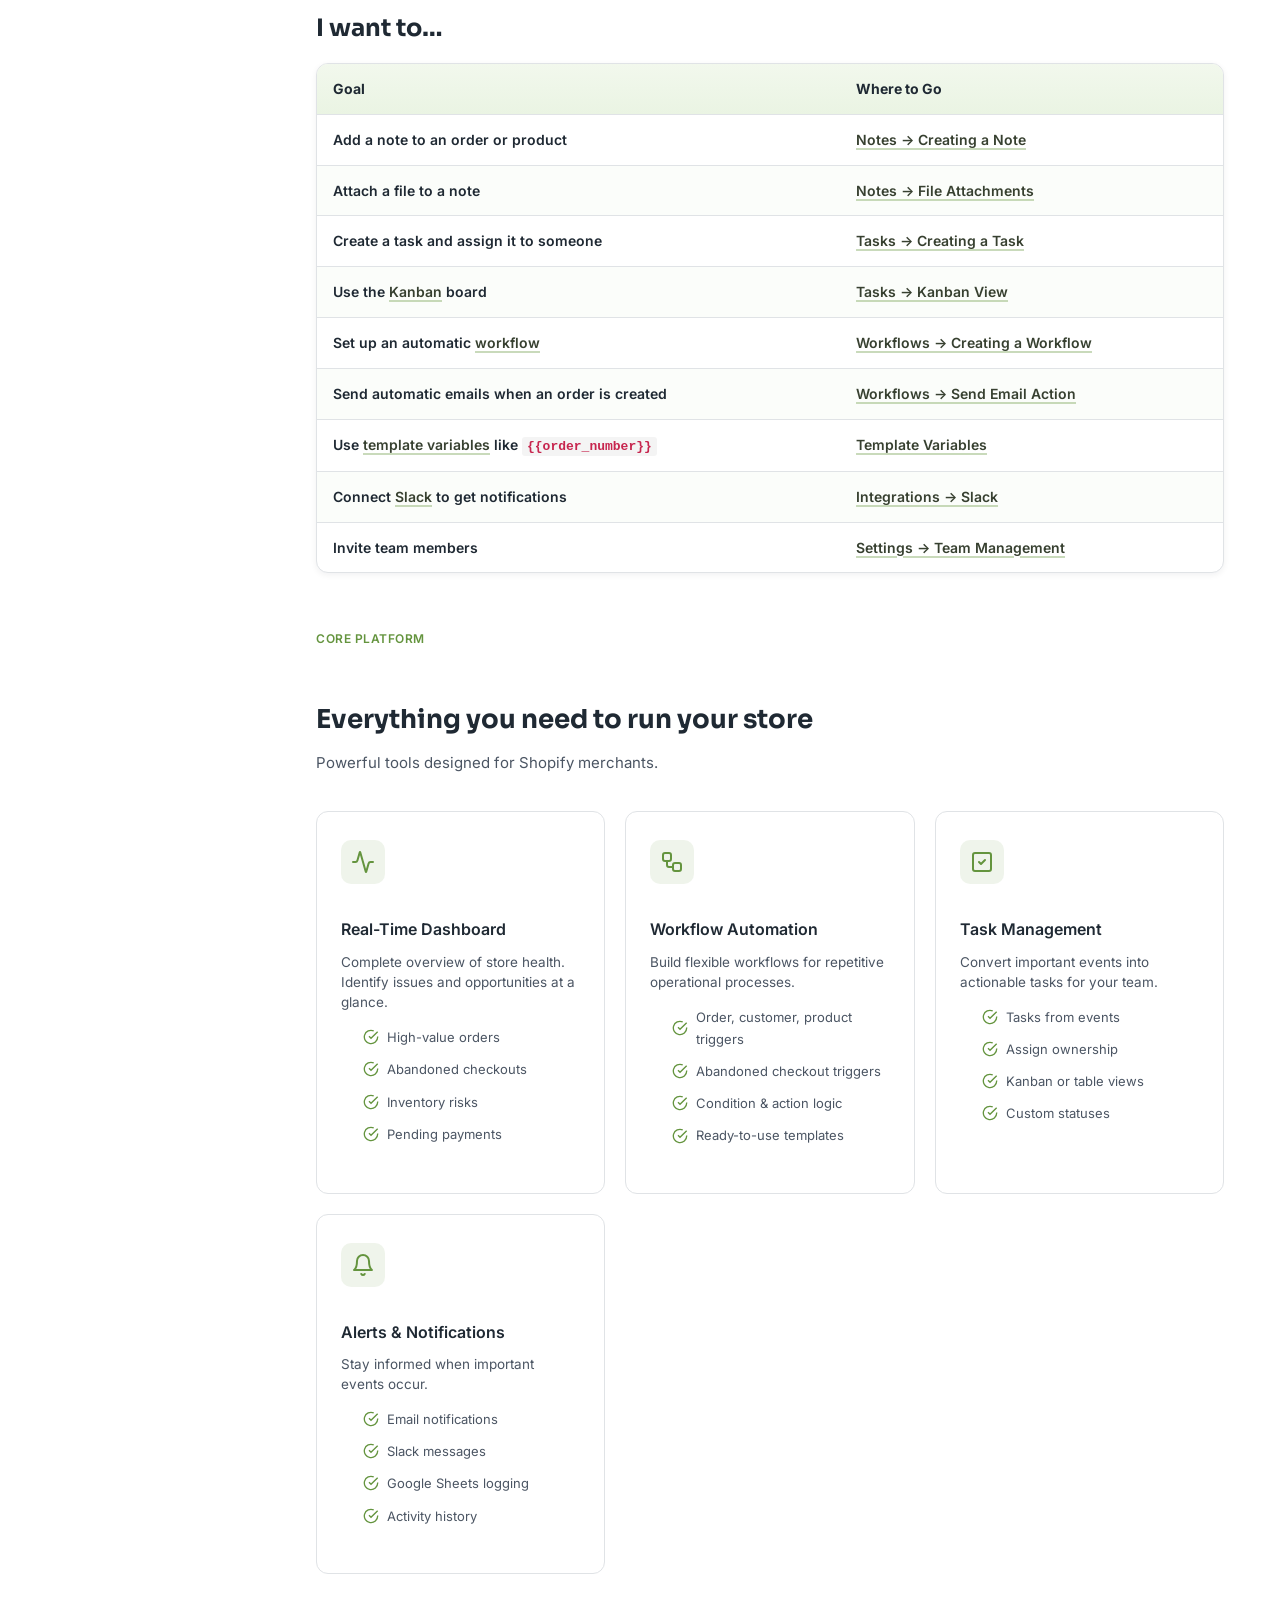
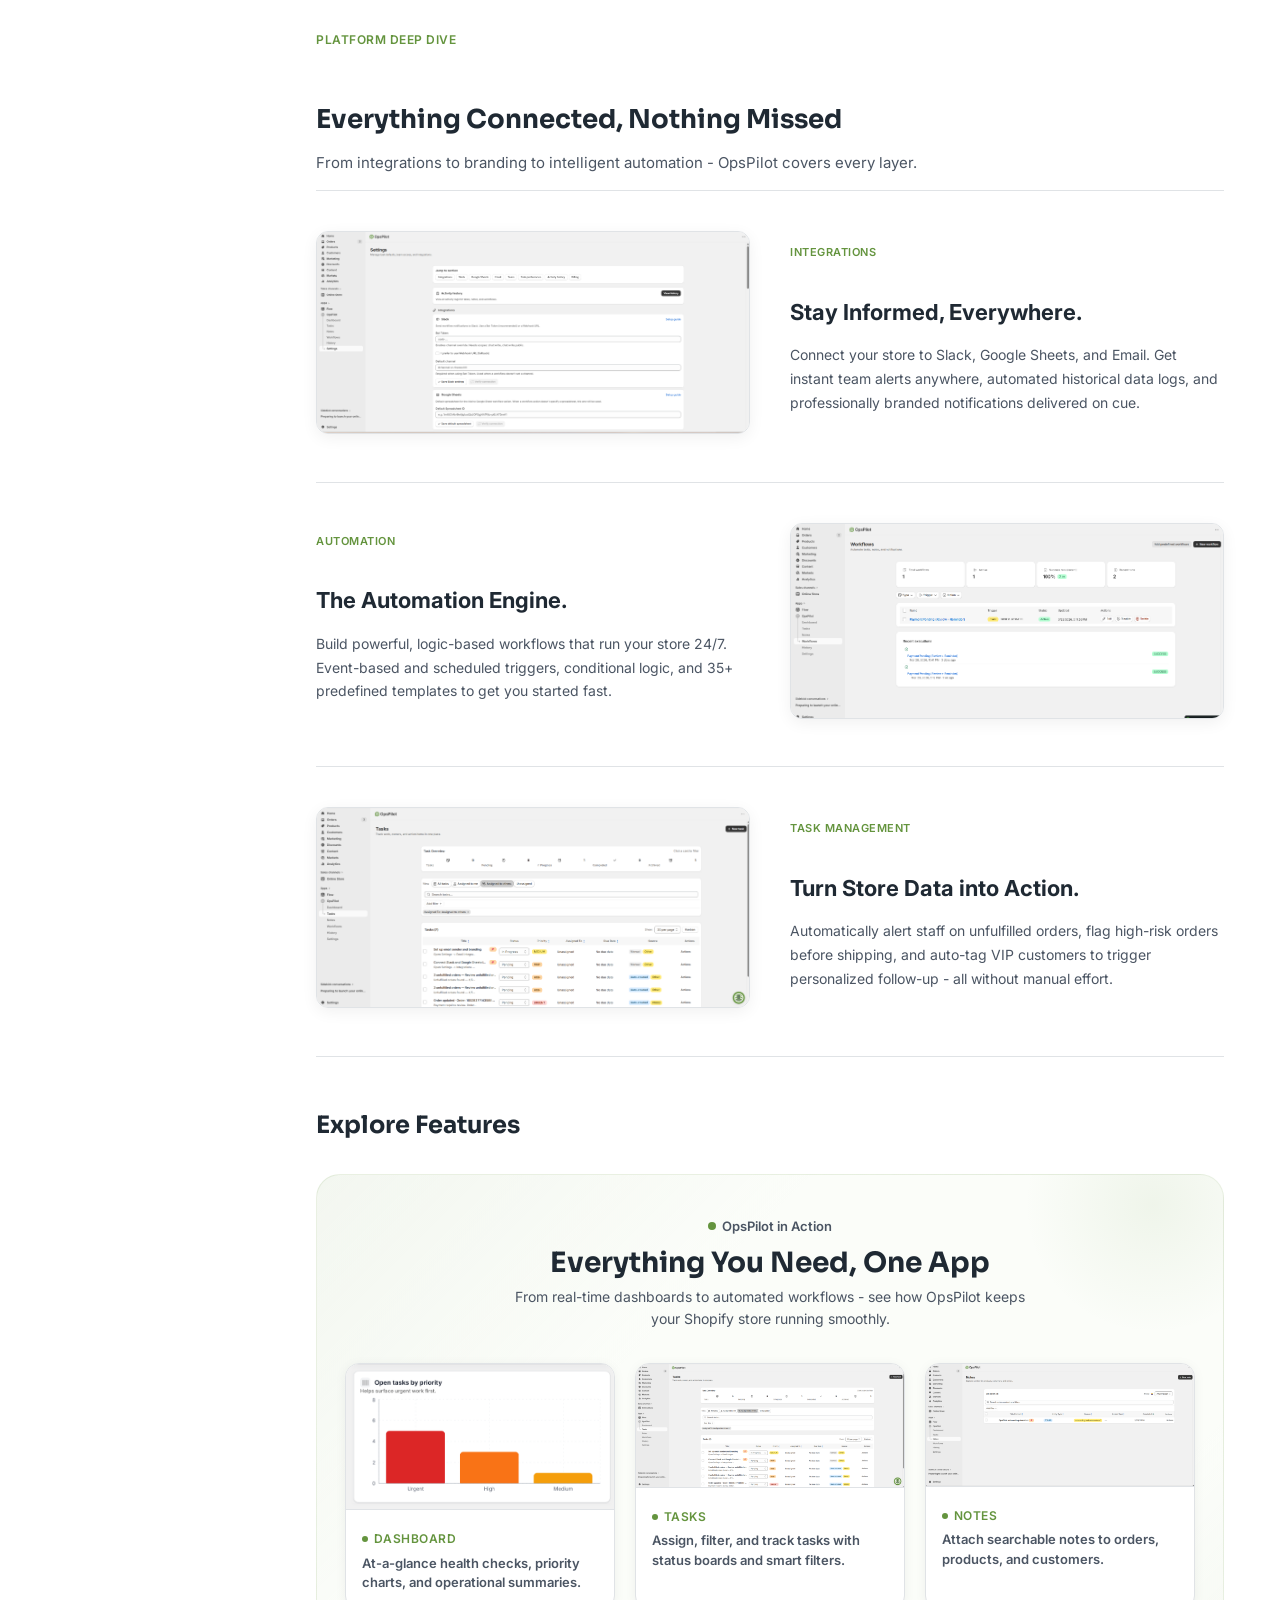
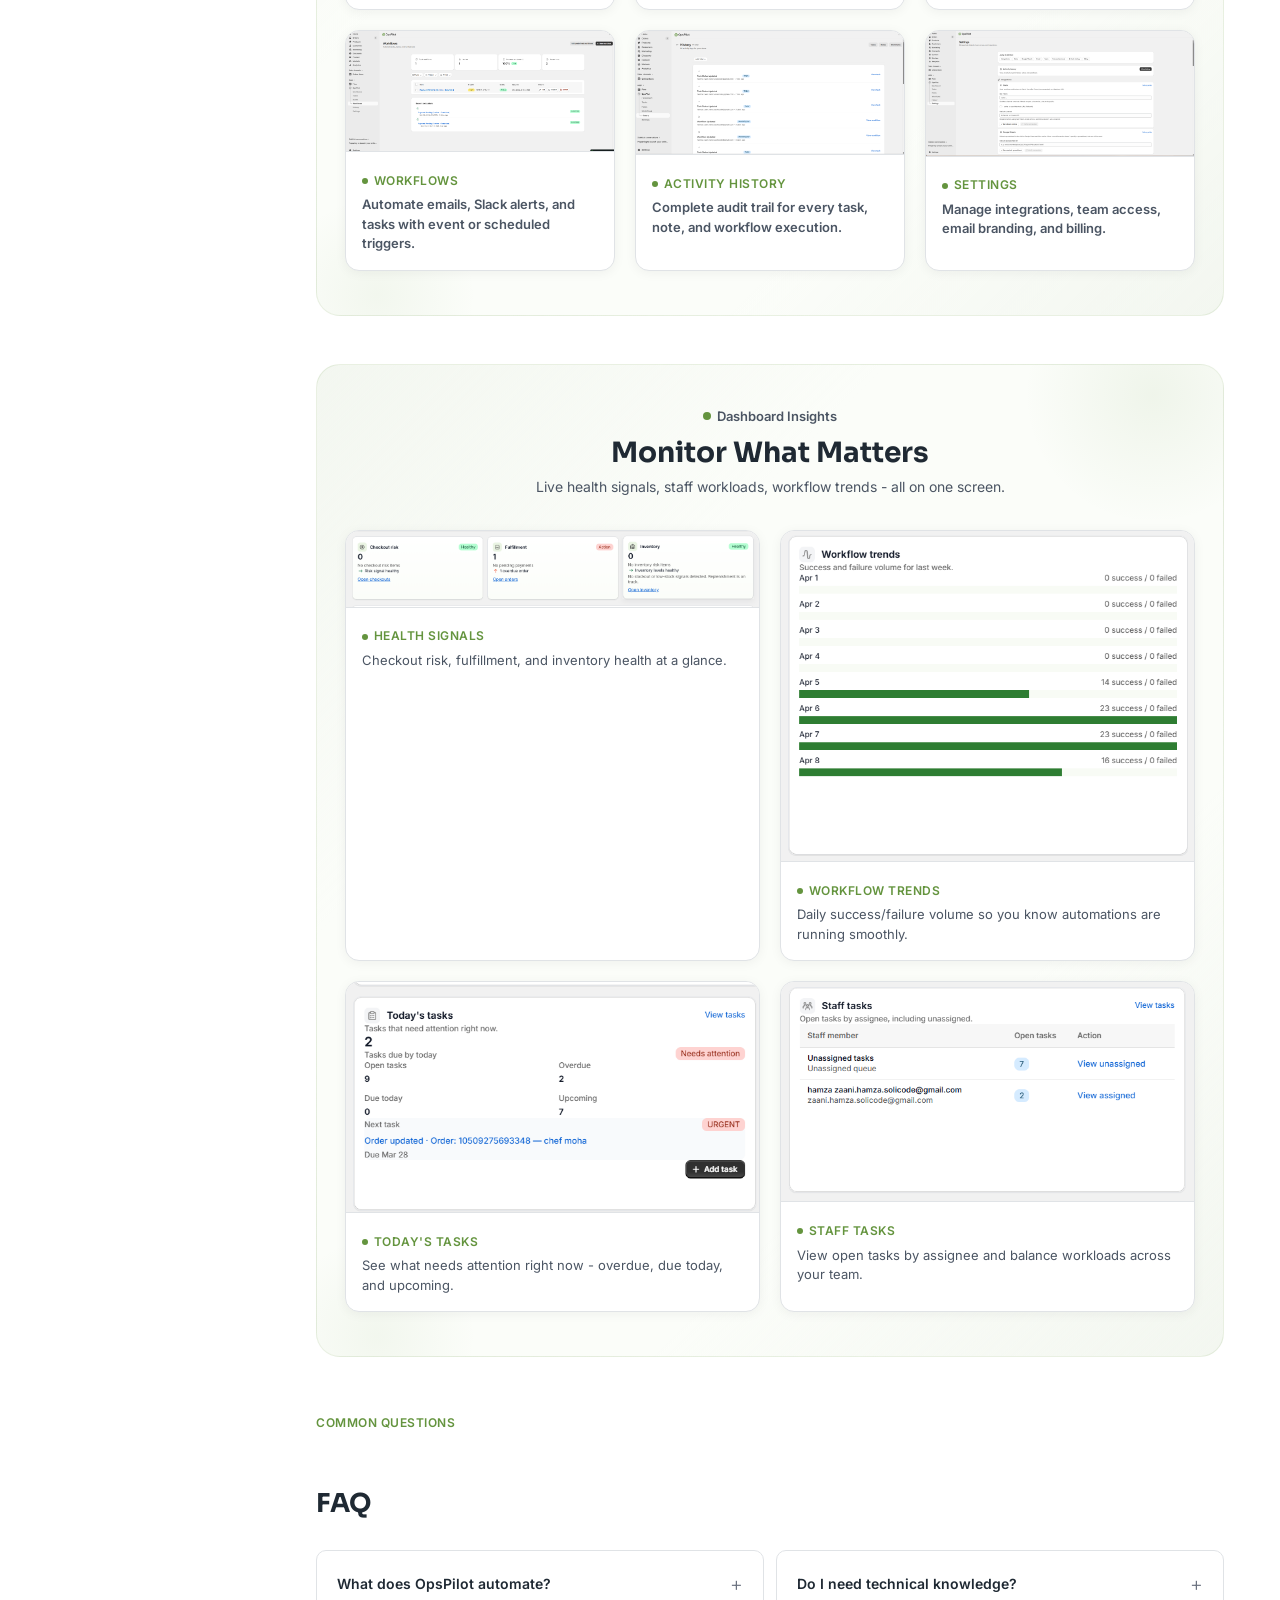
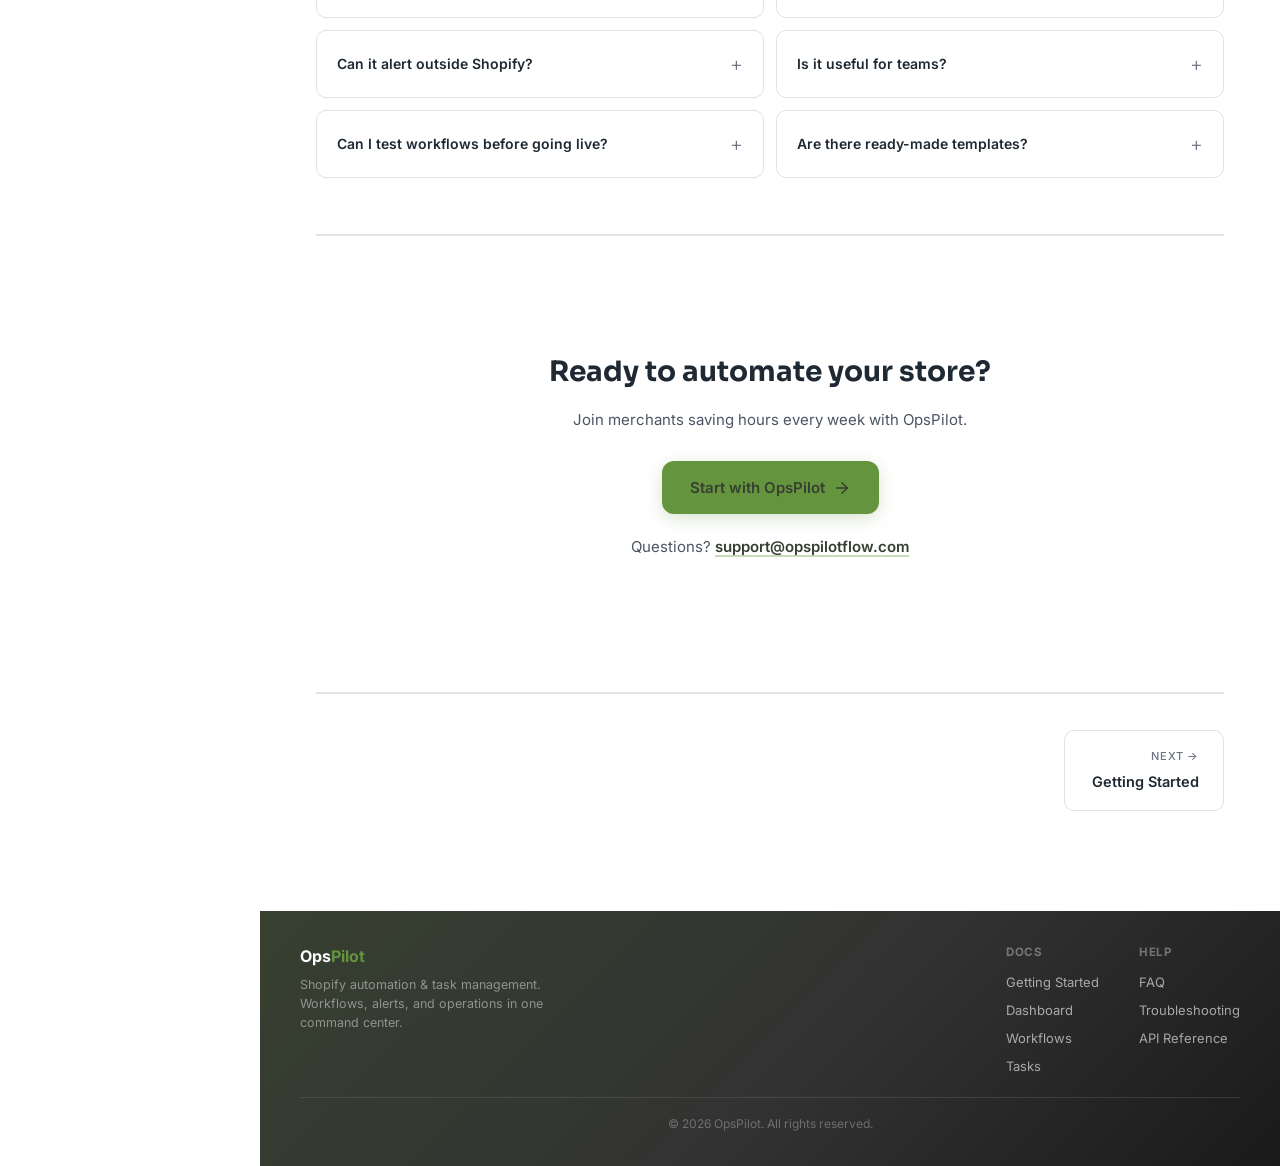
==== commit 5d5037f3: "Refresh docs branding and favicons" ====
--- a/index.html
+++ b/index.html
@@ -3,12 +3,12 @@
 <head>
   <meta charset="UTF-8" />
   <meta name="viewport" content="width=device-width, initial-scale=1.0" />
-  <title>OpsPilot Docs - Help Center</title>
+  <title>OpsPilot Help Center</title>
   <link rel="stylesheet" href="styles.css" />
-  <link rel="icon" href="favicon.ico" sizes="any" />
-  <link rel="icon" type="image/png" href="favicon-32x32.png" sizes="32x32" />
-  <link rel="apple-touch-icon" href="apple-touch-icon.png" />
-  <link rel="manifest" href="site.webmanifest" />
+  <link rel="icon" href="favicon.ico?v=3" sizes="any" />
+  <link rel="icon" type="image/png" href="favicon-32x32.png?v=3" sizes="32x32" />
+  <link rel="apple-touch-icon" href="apple-touch-icon.png?v=3" />
+  <link rel="manifest" href="site.webmanifest?v=3" />
   <meta name="theme-color" content="#323232" />
   <meta name="application-name" content="OpsPilot Docs" />
 </head>
@@ -129,27 +129,27 @@
     <h2 id="quick-start">Quick Start</h2>
     <div class="quick-links">
       <a class="quick-link" href="getting-started.html">
-        <div class="ql-icon">🚀</div>
+        <div class="ql-icon">Start</div>
         <div class="ql-title">Getting Started</div>
         <div class="ql-desc">Install the app, first login, and a quick tour</div>
       </a>
       <a class="quick-link" href="notes.html">
-        <div class="ql-icon">📝</div>
+        <div class="ql-icon">Note</div>
         <div class="ql-title">Create a Note</div>
         <div class="ql-desc">Add notes to orders, products, and customers</div>
       </a>
       <a class="quick-link" href="tasks.html">
-        <div class="ql-icon">✅</div>
+        <div class="ql-icon">Task</div>
         <div class="ql-title">Create a Task</div>
         <div class="ql-desc">Assign tasks to your team and track progress</div>
       </a>
       <div class="quick-link">
-        <div class="ql-icon">⚡</div>
+        <div class="ql-icon">Flow</div>
         <div class="ql-title"><a href="workflows.html" style="text-decoration:none;color:inherit">Build a Workflow</a></div>
         <div class="ql-desc">Automate actions with <a href="workflows.html#triggers">triggers</a>, <a href="workflows.html#conditions">conditions</a>, and <a href="workflows.html#actions">actions</a></div>
       </div>
       <a class="quick-link" href="integrations.html">
-        <div class="ql-icon">🔗</div>
+        <div class="ql-icon">Sync</div>
         <div class="ql-title">Connect Integrations</div>
         <div class="ql-desc">Set up Email, Slack, and Google Sheets</div>
       </a>
@@ -442,4 +442,4 @@
   (function(){var d=document;var s=d.createElement("script");s.src="https://client.crisp.chat/l.js";s.async=1;d.getElementsByTagName("head")[0].appendChild(s);})();
 </script>
 </body>
-</html>+</html>
--- a/styles.css
+++ b/styles.css
@@ -559,6 +559,22 @@
 ul, ol { margin: 0 0 14px 22px; }
 li { margin-bottom: 4px; }
 
+.content a:not(.quick-link):not(.page-nav-btn) {
+  color: var(--accent-dark);
+  font-weight: 600;
+  text-decoration: underline;
+  text-decoration-color: rgba(100, 148, 62, 0.35);
+  text-decoration-thickness: 1.5px;
+  text-underline-offset: 3px;
+  transition: color .15s ease, text-decoration-color .15s ease, background-color .15s ease;
+}
+
+.content a:not(.quick-link):not(.page-nav-btn):hover {
+  color: var(--accent);
+  text-decoration-color: var(--accent);
+  background: rgba(100, 148, 62, 0.08);
+}
+
 /* ── SCREENSHOTS ── */
 .screenshot {
   background: none;
@@ -600,23 +616,55 @@
 /* ── TABLES ── */
 table {
   width: 100%;
-  border-collapse: collapse;
-  margin: 12px 0 24px;
+  border-collapse: separate;
+  border-spacing: 0;
+  margin: 14px 0 28px;
   font-size: 14px;
+  border: 1px solid var(--border);
+  border-radius: 12px;
+  overflow: hidden;
+  background: #fff;
+  box-shadow: var(--shadow-sm);
 }
 th {
-  background: var(--soft-green);
-  color: var(--text);
-  font-weight: 600;
+  background: linear-gradient(180deg, #f2f8ed 0%, var(--soft-green) 100%);
+  color: var(--text);
+  font-weight: 700;
   text-align: left;
-  padding: 10px 14px;
-  border-bottom: 2px solid var(--border);
+  padding: 13px 16px;
+  border-bottom: 1px solid var(--border);
 }
 td {
-  padding: 10px 14px;
+  padding: 13px 16px;
   border-bottom: 1px solid var(--border);
-}
-tr:hover td { background: #fafafa; }
+  vertical-align: top;
+  color: var(--text-secondary);
+}
+td:first-child {
+  color: var(--text);
+  font-weight: 600;
+}
+tbody tr:last-child td { border-bottom: 0; }
+tbody tr:nth-child(even) td { background: rgba(244, 248, 240, 0.35); }
+tr:hover td { background: rgba(100, 148, 62, 0.06); }
+
+.doc-pill {
+  display: inline-flex;
+  align-items: center;
+  min-height: 28px;
+  padding: 4px 11px;
+  border-radius: 999px;
+  background: var(--g50);
+  border: 1px solid var(--g100);
+  color: var(--accent-dark) !important;
+  text-decoration: none !important;
+  font-weight: 700;
+}
+
+.doc-pill:hover {
+  background: var(--soft-green) !important;
+  border-color: var(--g300);
+}
 
 /* ── CALLOUTS ── */
 .callout {
@@ -709,7 +757,20 @@
   box-shadow: 0 4px 16px rgba(100,148,62,.12);
   transform: translateY(-2px);
 }
-.quick-link .ql-icon { font-size: 26px; margin-bottom: 8px; }
+.quick-link .ql-icon {
+  display: inline-flex;
+  align-items: center;
+  height: 26px;
+  padding: 0 10px;
+  border-radius: 999px;
+  background: var(--soft-green);
+  color: var(--accent-dark);
+  font-size: 11px;
+  font-weight: 800;
+  letter-spacing: .04em;
+  text-transform: uppercase;
+  margin-bottom: 12px;
+}
 .quick-link .ql-title { font-weight: 600; font-size: 15px; margin-bottom: 4px; }
 .quick-link .ql-desc { font-size: 13.5px; color: var(--text-secondary); line-height: 1.5; }
 .quick-link .ql-desc a {
